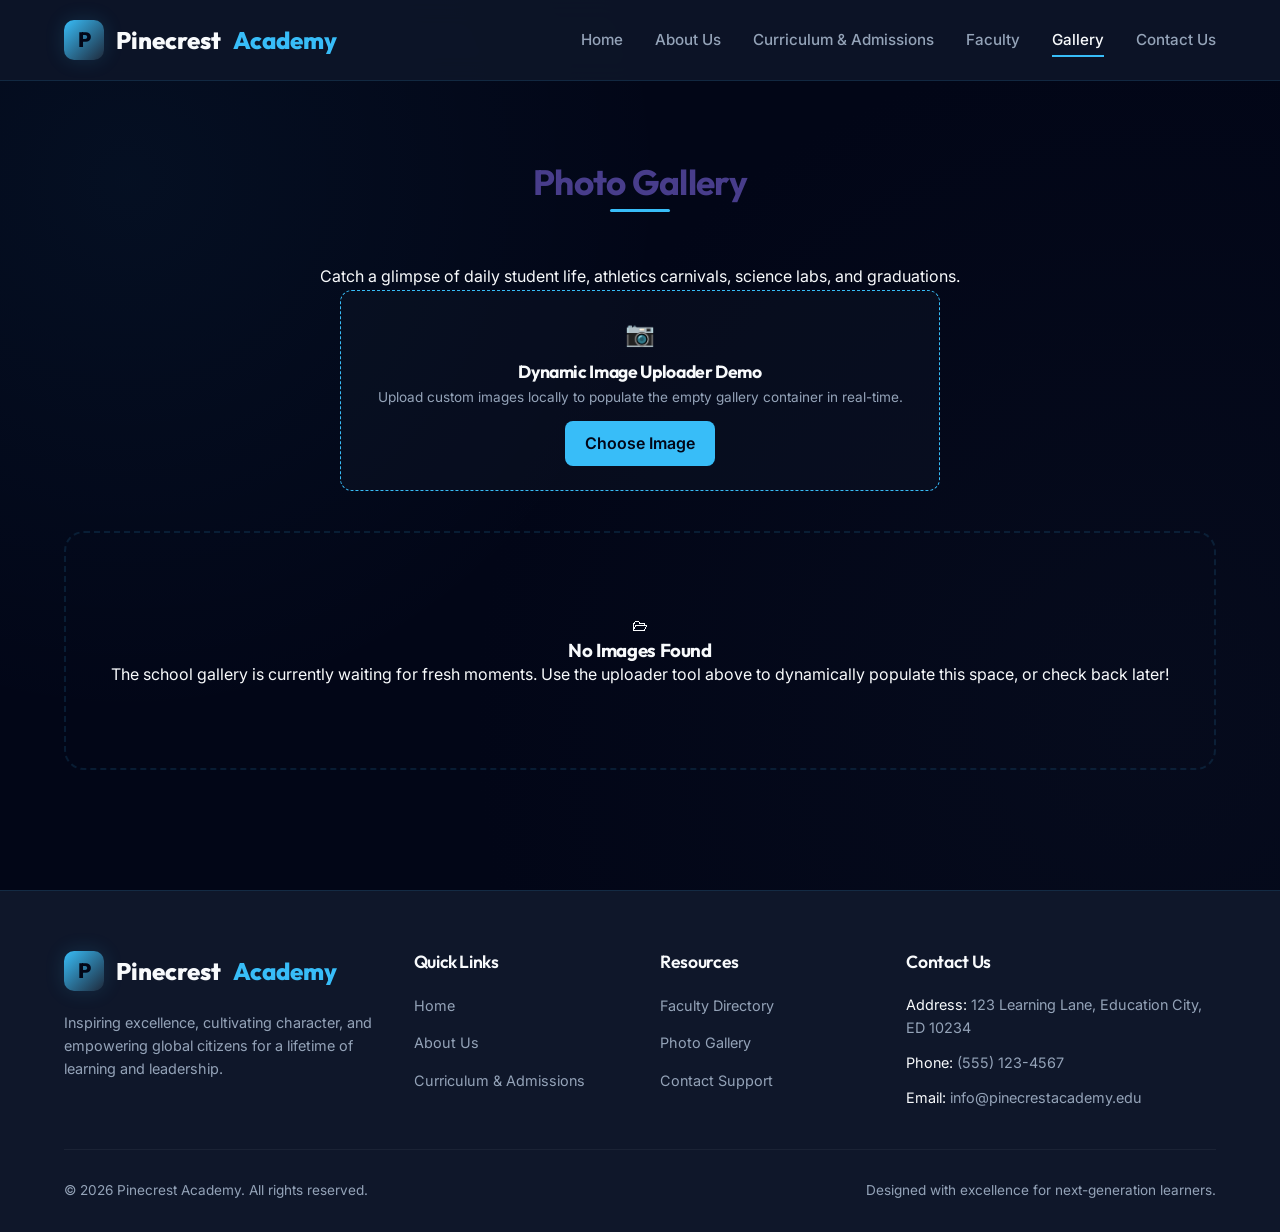
==== pcs-website/gallery.html @ c653aa06 "fix: add pcs-website as regular folder" ====
<!DOCTYPE html>
<html lang="en">
<head>
    <meta charset="UTF-8">
    <meta name="viewport" content="width=device-width, initial-scale=1.0">
    <meta name="description" content="Browse through the campus life gallery, student activities, sports, and educational milestones at Pinecrest Academy.">
    <meta name="keywords" content="Pinecrest Academy gallery, campus life photos, student activities, school events">
    <title>Photo Gallery | Pinecrest Academy</title>
    <link rel="stylesheet" href="style.css">
    <style>
        /* Extra visual styles for dynamic upload interactive feedback */
        .gallery-upload-zone {
            margin: 0 auto 40px;
            max-width: 600px;
            padding: 24px;
            background: rgba(15, 23, 42, 0.4);
            border: 1px dashed var(--accent);
            border-radius: var(--radius-md);
            text-align: center;
            transition: var(--transition-normal);
        }
        .gallery-upload-zone:hover {
            border-color: var(--accent-hover);
            background: rgba(15, 23, 42, 0.6);
        }
        .upload-input-label {
            display: inline-block;
            background: var(--accent);
            color: var(--bg-main);
            padding: 10px 20px;
            border-radius: var(--radius-sm);
            cursor: pointer;
            font-weight: 600;
            margin-top: 12px;
            transition: var(--transition-fast);
        }
        .upload-input-label:hover {
            background: var(--accent-hover);
            transform: translateY(-1px);
        }
        .gallery-item {
            position: relative;
            border-radius: var(--radius-md);
            overflow: hidden;
            aspect-ratio: 4 / 3;
            border: 1px solid var(--border-color);
            background: rgba(14, 24, 49, 0.5);
            transition: var(--transition-normal);
        }
        .gallery-item:hover {
            transform: scale(1.03);
            border-color: var(--accent);
            box-shadow: var(--shadow-glow);
        }
        .gallery-item img {
            width: 100%;
            height: 100%;
            object-fit: cover;
        }
        .gallery-item-caption {
            position: absolute;
            bottom: 0;
            left: 0;
            width: 100%;
            padding: 16px;
            background: linear-gradient(to top, rgba(2, 6, 23, 0.9), transparent);
            color: var(--text-main);
            font-size: 0.85rem;
            font-weight: 500;
            opacity: 0;
            transform: translateY(10px);
            transition: var(--transition-normal);
        }
        .gallery-item:hover .gallery-item-caption {
            opacity: 1;
            transform: translateY(0);
        }
        /* Gallery Styles */
        #gallery-container {
            display: grid;
            grid-template-columns: repeat(auto-fill, minmax(280px, 1fr));
            gap: 20px;
            margin-top: 24px;
        }

        .gallery-empty {
            grid-column: 1 / -1;
            text-align: center;
            padding: 80px 40px;
            border: 2px dashed var(--border-color);
            border-radius: var(--radius-lg);
            background:  rgba(139, 92, 246, 0.08;
        }

        .gallery-empty-icon {
            font-size: 3.5rem;
            color: rgba(119, 129, 134, 0.2);
            margin-bottom: 16px;
        }

        .gallery-empty h3 {
            font-size: 1.4rem;
            margin-bottom: 8px;
        }

        .gallery-empty p {
            color: var(--text-muted);
            font-size: 0.95rem;
            max-width: 500px;
            margin: 0 auto;
        }
        @media (max-width: 900px) { #gallery-container { grid-template-columns: 1fr; } }
    </style>
</head>
<body>

    <!-- Header & Navigation -->
    <header id="site-header">
        <div class="container">
            <a href="index.html" class="logo" id="header-logo">
                <div class="logo-icon">P</div>
                Pinecrest <span>Academy</span>
            </a>
            <input type="checkbox" id="nav-toggle" class="nav-toggle">
            <label for="nav-toggle" class="nav-toggle-label" id="menu-btn">
                <span></span>
                <span></span>
                <span></span>
            </label>
            <nav id="main-navigation">
                <ul class="nav-list">
                    <li><a href="index.html" class="nav-link" id="nav-home">Home</a></li>
                    <li><a href="about.html" class="nav-link" id="nav-about">About Us</a></li>
                    <li><a href="curriculum-admissions.html" class="nav-link" id="nav-academics">Curriculum & Admissions</a></li>
                    <li><a href="faculty.html" class="nav-link" id="nav-faculty">Faculty</a></li>
                    <li><a href="gallery.html" class="nav-link active" id="nav-gallery">Gallery</a></li>
                    <li><a href="contact.html" class="nav-link" id="nav-contact">Contact Us</a></li>
                </ul>
            </nav>
        </div>
    </header>

    <!-- Main Content -->
    <main>
        <section id="gallery-section">
            <div class="container">
                <div class="text-center">
                    <h1 class="section-title">Photo Gallery</h1>
                    <p class="section-subtitle"><center>Catch a glimpse of daily student life, athletics carnivals, science labs, and graduations.</center></p>
                </div>

                <!-- Mock upload section to show dynamic capabilities -->
                <div class="gallery-upload-zone" id="upload-zone">
                    <div style="font-size: 1.5rem; color: var(--accent);">&#128247;</div>
                    <h3 style="font-size: 1.1rem; margin-top: 8px;">Dynamic Image Uploader Demo</h3>
                    <p style="color: var(--text-muted); font-size: 0.85rem; margin-top: 4px;">Upload custom images locally to populate the empty gallery container in real-time.</p>
                    <input type="file" id="gallery-file-input"  add aria-label="Upload photos to the gallery" accept="image/*" style="display: none;">
                    <label for="gallery-file-input" class="upload-input-label" id="file-input-btn">Choose Image</label>
                </div>

                <!-- Main empty grid layout section -->
                <div id="gallery-container">
                    <div class="gallery-empty" id="gallery-empty-state">
                        <div class="gallery-empty-icon">&#128449;</div>
                        <h3>No Images Found</h3>
                        <p>The school gallery is currently waiting for fresh moments. Use the uploader tool above to dynamically populate this space, or check back later!</p>
                    </div>
                </div>
            </div>
        </section>
    </main>

    <!-- Footer -->
    <footer id="site-footer">
        <div class="container">
            <div class="footer-grid">
                <div>
                    <a href="index.html" class="logo" style="margin-bottom: 20px;" id="footer-logo">
                        <div class="logo-icon">P</div>
                        Pinecrest <span>Academy</span>
                    </a>
                    <p style="margin-top: 10px; font-size: 0.9rem;">Inspiring excellence, cultivating character, and empowering global citizens for a lifetime of learning and leadership.</p>
                </div>
                <div>
                    <h4 class="footer-title">Quick Links</h4>
                    <ul class="footer-links">
                        <li><a href="index.html" class="footer-link" id="footer-link-home">Home</a></li>
                        <li><a href="about.html" class="footer-link" id="footer-link-about">About Us</a></li>
                        <li><a href="curriculum-admissions.html" class="footer-link" id="footer-link-academics">Curriculum & Admissions</a></li>
                    </ul>
                </div>
                <div>
                    <h4 class="footer-title">Resources</h4>
                    <ul class="footer-links">
                        <li><a href="faculty.html" class="footer-link" id="footer-link-faculty">Faculty Directory</a></li>
                        <li><a href="gallery.html" class="footer-link" id="footer-link-gallery">Photo Gallery</a></li>
                        <li><a href="contact.html" class="footer-link" id="footer-link-contact">Contact Support</a></li>
                    </ul>
                </div>
                <div>
                    <h4 class="footer-title">Contact Us</h4>
                    <div class="footer-info">
                        <p><span>Address:</span> 123 Learning Lane, Education City, ED 10234</p>
                        <p><span>Phone:</span> (555) 123-4567</p>
                        <p><span>Email:</span> info@pinecrestacademy.edu</p>
                    </div>
                </div>
            </div>
            <div class="footer-bottom">
                <p>&copy; 2026 Pinecrest Academy. All rights reserved.</p>
                <p>Designed with excellence for next-generation learners.</p>
            </div>
        </div>
    </footer>

    <!-- Script to dynamically load local file into gallery-container -->
    <script id="gallery-logic-script">
        document.addEventListener("DOMContentLoaded", () => {
            const fileInput = document.getElementById("gallery-file-input");
            const galleryContainer = document.getElementById("gallery-container");
            const emptyState = document.getElementById("gallery-empty-state");

            fileInput.addEventListener("change", (event) => {
                const files = event.target.files;
                if (files.length === 0) return;

                const file = files[0];
                const reader = new FileReader();

                reader.onload = (e) => {
                    // Hide empty state if it's there
                    if (emptyState) {
                        emptyState.style.display = "none";
                    }

                    // Create item container
                    const item = document.createElement("div");
                    item.className = "gallery-item";

                    // Simple caption from filename without extension
                    const caption = file.name.substring(0, file.name.lastIndexOf('.')) || file.name;

                    item.innerHTML = `
                        <img src="${e.target.result}" alt="${caption}">
                        <div class="gallery-item-caption">${caption}</div>
                    `;

                    galleryContainer.appendChild(item);
                };

                reader.readAsDataURL(file);

                // Reset file input so same file can be uploaded again if deleted/refreshed
                fileInput.value = "";
            });
        });
    </script>
</body>
</html>
---- pcs-website/style.css ----
@import url('https://fonts.googleapis.com/css2?family=Inter:wght@300;400;500;600;700&family=Outfit:wght@400;500;600;700;800&display=swap');

/* Color Variables and Design Tokens */
:root {
    --primary-rgb: 15, 23, 42;
    /* #0f172a */
    --accent-rgb: 56, 189, 248;
    /* #38bdf8 */
    --bg-rgb: 2, 6, 23;
    /* #020617 */

    --primary: rgb(var(--primary-rgb));
    --primary-light: #1e293b;
    --accent: rgb(var(--accent-rgb));
    --accent-hover: #7dd3fc;
    --bg-main: rgb(var(--bg-rgb));

    --text-main: #f8fafc;
    --text-muted: #94a3b8;
    --border-color: rgba(56, 189, 248, 0.12);
    --border-hover: rgba(56, 189, 248, 0.35);

    --font-heading: 'Outfit', 'Inter', system-ui, sans-serif;
    --font-body: 'Inter', system-ui, sans-serif;

    --shadow-glow: 0 0 20px rgba(56, 189, 248, 0.15);
    --shadow-glow-lg: 0 0 35px rgba(56, 189, 248, 0.25);
    --transition-fast: 0.2s cubic-bezier(0.4, 0, 0.2, 1);
    --transition-normal: 0.3s cubic-bezier(0.4, 0, 0.2, 1);

    --radius-sm: 8px;
    --radius-md: 12px;
    --radius-lg: 20px;
}

/* CSS Resets & Base Styles */
* {
    margin: 0;
    padding: 0;
    box-sizing: border-box;
}

html {
    scroll-behavior: smooth;
    height: 100%;
}

body {
    background-color: var(--bg-main);
    color: var(--text-main);
    font-family: var(--font-body);
    line-height: 1.6;
    overflow-x: hidden;
    min-height: 100vh;
    display: flex;
    flex-direction: column;
    background-image:
        radial-gradient(circle at 10% 20%, rgba(56, 189, 248, 0.05) 0%, transparent 40%),
        radial-gradient(circle at 90% 80%, rgba(15, 23, 42, 0.3) 0%, transparent 50%);
    background-attachment: fixed;
}

/* Typography */
h1,
h2,
h3,
h4,
h5,
h6 {
    font-family: var(--font-heading);
    color: var(--text-main);
    font-weight: 700;
    letter-spacing: -0.02em;
    line-height: 1.25;
}

a {
    color: var(--accent);
    text-decoration: none;
    transition: var(--transition-fast);
}

a:hover {
    color: var(--accent-hover);
}

/* Custom Scrollbar */
::-webkit-scrollbar {
    width: 8px;
}

::-webkit-scrollbar-track {
    background: var(--bg-main);
}

::-webkit-scrollbar-thumb {
    background: var(--primary-light);
    border-radius: 4px;
    border: 2px solid var(--bg-main);
}

::-webkit-scrollbar-thumb:hover {
    background: var(--accent);
}

/* Common Layout Containers */
.container {
    width: 100%;
    max-width: 1200px;
    margin: 0 auto;
    padding: 0 24px;
}

main {
    flex-grow: 1;
    padding-top: 100px;
    /* offset for fixed header */
    padding-bottom: 60px;
}

section {
    padding: 60px 0;
}

.section-title {
    font-size: 2.2rem;
    margin-bottom: 12px;
    position: relative;
    display: inline-block;
    padding-bottom: 8px;
}

.section-title::after {
    content: '';
    position: absolute;
    bottom: 0;
    left: 0;
    width: 60px;
    height: 3px;
    background: var(--accent);
    border-radius: 2px;
}

.section-subtitle {
    color: var(--text-muted);
    font-size: 1.1rem;
    margin-bottom: 40px;
    max-width: 600px;
}

.text-center {
    text-align: center;
}

.text-center .section-title::after {
    left: 50%;
    transform: translateX(-50%);
}

/* Header & Navigation */
header {
    background: rgba(15, 23, 42, 0.85);
    backdrop-filter: blur(12px);
    -webkit-backdrop-filter: blur(12px);
    border-bottom: 1px solid var(--border-color);
    position: fixed;
    top: 0;
    left: 0;
    width: 100%;
    z-index: 1000;
    transition: var(--transition-normal);
}

header .container {
    display: flex;
    justify-content: space-between;
    align-items: center;
    height: 80px;
}

.logo {
    display: flex;
    align-items: center;
    gap: 12px;
    font-family: var(--font-heading);
    font-weight: 800;
    font-size: 1.5rem;
    color: var(--text-main);
}

.logo span {
    color: var(--accent);
}

.logo-icon {
    width: 40px;
    height: 40px;
    background: linear-gradient(135deg, var(--accent), var(--primary-light));
    border-radius: 10px;
    display: flex;
    align-items: center;
    justify-content: center;
    font-weight: 800;
    font-size: 1.3rem;
    color: var(--bg-main);
    box-shadow: var(--shadow-glow);
}

nav {
    display: flex;
    align-items: center;
}

.nav-list {
    display: flex;
    list-style: none;
    gap: 32px;
}

.nav-link {
    font-weight: 500;
    font-size: 0.95rem;
    color: var(--text-muted);
    position: relative;
    padding: 8px 0;
}

.nav-link:hover,
.nav-link.active {
    color: var(--text-main);
}

.nav-link::after {
    content: '';
    position: absolute;
    bottom: 0;
    left: 0;
    width: 0;
    height: 2px;
    background: var(--accent);
    transition: var(--transition-normal);
}

.nav-link:hover::after,
.nav-link.active::after {
    width: 100%;
}

/* Mobile Nav Toggle */
.nav-toggle-label {
    display: none;
    cursor: pointer;
    flex-direction: column;
    gap: 6px;
    z-index: 1001;
}

.nav-toggle-label span {
    display: block;
    width: 25px;
    height: 2px;
    background-color: var(--text-main);
    transition: var(--transition-normal);
}

.nav-toggle {
    display: none;
}

/* Hero Section */
.hero {
    position: relative;
    padding: 100px 0 80px;
    display: flex;
    align-items: center;
    overflow: hidden;
}

.hero-grid {
    display: grid;
    grid-template-columns: 1.2fr 0.8fr;
    gap: 40px;
    align-items: center;
}

.hero-title {
    font-size: 3.5rem;
    line-height: 1.15;
    margin-bottom: 20px;
}

.hero-title span {
    background: linear-gradient(to right, var(--accent), #e0f2fe);
    -webkit-background-clip: text;
    -webkit-text-fill-color: transparent;
}

.hero-desc {
    font-size: 1.2rem;
    color: var(--text-muted);
    margin-bottom: 36px;
    max-width: 600px;
}

.hero-image-container {
    position: relative;
    display: flex;
    justify-content: center;
    align-items: center;
}

.hero-glow {
    position: absolute;
    width: 300px;
    height: 300px;
    border-radius: 50%;
    background: radial-gradient(circle, rgba(56, 189, 248, 0.15) 0%, transparent 70%);
    filter: blur(20px);
    z-index: -1;
}

.hero-art {
    width: 100%;
    max-width: 400px;
    height: 350px;
    border-radius: var(--radius-lg);
    background: linear-gradient(135deg, rgba(15, 23, 42, 0.8), rgba(2, 6, 23, 0.9));
    border: 1px solid var(--border-color);
    box-shadow: var(--shadow-glow);
    display: flex;
    align-items: center;
    justify-content: center;
    position: relative;
    overflow: hidden;
}

.hero-art::before {
    content: '';
    position: absolute;
    top: -50%;
    left: -50%;
    width: 200%;
    height: 200%;
    background: conic-gradient(from 180deg at 50% 50%, var(--accent) 0deg, transparent 180deg);
    opacity: 0.15;
    animation: rotate-glow 15s linear infinite;
}

@keyframes rotate-glow {
    100% {
        transform: rotate(360deg);
    }
}

.hero-art-icon {
    font-size: 4rem;
    color: var(--accent);
    text-shadow: var(--shadow-glow);
    z-index: 1;
}

/* Buttons */
.btn {
    display: inline-flex;
    align-items: center;
    justify-content: center;
    font-family: var(--font-heading);
    font-weight: 600;
    padding: 12px 28px;
    border-radius: var(--radius-sm);
    transition: var(--transition-normal);
    cursor: pointer;
    font-size: 1rem;
    gap: 8px;
}

.btn-primary {
    background-color: var(--accent);
    color: var(--bg-main);
    border: none;
    box-shadow: var(--shadow-glow);
}

.btn-primary:hover {
    background-color: var(--accent-hover);
    color: var(--bg-main);
    transform: translateY(-2px);
    box-shadow: var(--shadow-glow-lg);
}

.btn-secondary {
    background-color: transparent;
    color: var(--text-main);
    border: 1px solid var(--border-color);
}

.btn-secondary:hover {
    background-color: rgba(56, 189, 248, 0.05);
    border-color: var(--accent);
    transform: translateY(-2px);
}

.btn-group {
    display: flex;
    gap: 16px;
    flex-wrap: wrap;
}

/* Layout Grids */
.grid-2 {
    display: grid;
    grid-template-columns: repeat(2, 1fr);
    gap: 32px;
}

.grid-3 {
    display: grid;
    grid-template-columns: repeat(3, 1fr);
    gap: 32px;
}

/* Card Styling (Glassmorphism + Hover) */
.card {
    background: rgba(15, 23, 42, 0.6);
    backdrop-filter: blur(8px);
    -webkit-backdrop-filter: blur(8px);
    border: 1px solid var(--border-color);
    border-radius: var(--radius-md);
    padding: 32px;
    transition: var(--transition-normal);
    position: relative;
    overflow: hidden;
}

.card::before {
    content: '';
    position: absolute;
    top: 0;
    left: 0;
    width: 100%;
    height: 3px;
    background: linear-gradient(to right, var(--accent), transparent);
    transform: scaleX(0);
    transform-origin: left;
    transition: var(--transition-normal);
}

.card:hover {
    transform: translateY(-6px);
    border-color: var(--border-hover);
    box-shadow: var(--shadow-glow);
}

.card:hover::before {
    transform: scaleX(1);
}

.card-icon {
    font-size: 2.2rem;
    color: var(--accent);
    margin-bottom: 20px;
    display: inline-block;
}

.card-title {
    font-size: 1.4rem;
    margin-bottom: 12px;
}

.card-text {
    color: var(--text-muted);
    font-size: 0.95rem;
    margin-bottom: 20px;
}

.card-link {
    font-weight: 600;
    font-size: 0.9rem;
    display: inline-flex;
    align-items: center;
    gap: 4px;
}

/* Quick Calendar Badges */
.calendar-preview {
    margin-top: 16px;
    border-top: 1px solid var(--border-color);
    padding-top: 16px;
    display: flex;
    flex-direction: column;
    gap: 12px;
}

.calendar-item {
    display: flex;
    align-items: center;
    gap: 12px;
}

.date-badge {
    background: rgba(56, 189, 248, 0.1);
    color: var(--accent);
    padding: 4px 8px;
    border-radius: var(--radius-sm);
    font-size: 0.75rem;
    font-weight: 700;
    min-width: 60px;
    text-align: center;
    border: 1px solid rgba(56, 189, 248, 0.2);
}

.calendar-item-text {
    font-size: 0.85rem;
    color: var(--text-muted);
}

/* Lunch Menu Highlights */
.menu-preview {
    margin-top: 16px;
    border-top: 1px solid var(--border-color);
    padding-top: 16px;
    display: flex;
    flex-direction: column;
    gap: 8px;
}

.menu-day {
    font-size: 0.85rem;
    font-weight: 600;
    color: var(--text-main);
}

.menu-meal {
    font-size: 0.85rem;
    color: var(--text-muted);
    font-style: italic;
}

/* Portal Login Form Preview */
.portal-form-preview {
    margin-top: 16px;
    border-top: 1px solid var(--border-color);
    padding-top: 16px;
    display: flex;
    flex-direction: column;
    gap: 8px;
}

.portal-form-preview input {
    background: rgba(2, 6, 23, 0.5);
    border: 1px solid var(--border-color);
    color: var(--text-main);
    padding: 6px 12px;
    border-radius: var(--radius-sm);
    font-size: 0.8rem;
    outline: none;
    transition: var(--transition-fast);
}

.portal-form-preview input:focus {
    border-color: var(--accent);
}

/* About Page Styles */
.about-hero {
    margin-bottom: 40px;
}
.section-title{
    color:darkslateblue;
}
.intro-text {
    color:rgb(145, 164, 164) ;
    font-size: large;
    font-family:Cambria, Cochin, Georgia, Times, 'Times New Roman', serif;
}
.about-intro-grid {
    display: grid;
    grid-template-columns: 1.2fr 0.8fr;
    gap: 48px;
    align-items: center;
}

.principal-card {
    background: linear-gradient(135deg, rgba(51, 88, 174, 0.7), rgba(5, 28, 66, 0.5));
    border: 2px solid var(--border-color);
    border-radius: var(--radius-lg);
    padding: 30px;
    box-shadow: var(--shadow-glow);
}

.principal-meta {
    margin-top: 20px;
    border-top: 1px solid var(--border-color);
    padding-top:10px;
}

.principal-name {
    font-weight: 700;
    font-size: 1.1rem;
    color:blanchedalmond;
    font-family: ;
}

.principal-title {
    font-size: 0.85rem;
    color: var(--text-muted);
}

.mission-vision-grid {
    margin-top: 40px;
}

/* Modern Grid Timeline (Option 3) */
.timeline-grid {
    display: grid;
    grid-template-columns: repeat(2, 1fr);
    gap: 32px;
    margin-top: 40px;
}

@media (max-width: 768px) {
    .timeline-grid {
        grid-template-columns: 1fr;
    }
}

.timeline-card {
    background: rgba(88, 28, 135, 0.15); /* Deep translucent violet */
    border: 1px solid rgba(168, 85, 247, 0.2); /* Soft violet border */

    backdrop-filter: blur(8px);
    -webkit-backdrop-filter: blur(8px);
    border: 1px solid var(--border-color);
    border-radius: var(--radius-md);
    padding: 32px;
    position: relative;
    transition: var(--transition-normal);
    overflow: hidden;
    display: flex;
    flex-direction: column;
}

.timeline-card::before {
    content: '';
    position: absolute;
    top: 0;
    left: 0;
    width: 100%;
    height: 3px;
    background: linear-gradient(to right, var(--accent), transparent);
    transform: scaleX(0);
    transform-origin: left;
    transition: var(--transition-normal);
    background: linear-gradient(to right, #c084fc, #f472b6);
}

.timeline-card:hover {
    transform: translateY(-6px);
    border-color: var(--border-hover);
    box-shadow: var(--shadow-glow);
    background: rgba(15, 23, 42, 0.7);
}

.timeline-card:hover::before {
    transform: scaleX(1);
}

.timeline-card-header {
    display: flex;
    justify-content: space-between;
    align-items: center;
    margin-bottom: 20px;
}

.timeline-card-year {
    font-family: var(--font-heading);
    font-size: 1.6rem;
    font-weight: 800;
    color: #c084fc;
}

.timeline-card-number {
    font-family: var(--font-heading);
    font-size: 0.85rem;
    font-weight: 800;
    color: var(--accent);
    background: rgba(56, 189, 248, 0.1);
    border: 1px solid rgba(56, 189, 248, 0.2);
    width: 32px;
    height: 32px;
    border-radius: 50%;
    display: flex;
    align-items: center;
    justify-content: center;
}

.timeline-card-title {
    font-size: 1.25rem;
    margin-bottom: 10px;
}

.timeline-card-desc {
    color: var(--text-muted);
    font-size: 0.95rem;
}
/* Custom Styled Mission & Vision Cards */
.mission-vision-grid {
    margin-top: 40px;
}

/* Glassmorphism frame specifically for Mission & Vision */
.mission-vision-grid .card {
    background: rgba(88, 28, 135, 0.12); /* Translucent dark purple */
    border: 1px solid rgba(168, 85, 247, 0.25); /* Violet border */
    border-radius: var(--radius-lg); /* Larger rounded corners */
    padding: 20px;
    box-shadow: 0 4px 30px rgba(0, 0, 0, 0.5);
    transition: var(--transition-normal);
}

/* Gradient strip animation at the top */
.mission-vision-grid .card::before {
    background: linear-gradient(to right, #c084fc, #f472b6); /* Violet-pink strip */
}

/* Hover elevation & glow */
.mission-vision-grid .card:hover {
    transform: translateY(-8px);
    border-color: rgba(168, 85, 247, 0.6);
    box-shadow: 0 0 30px rgba(168, 85, 247, 0.25);
    background: rgba(88, 28, 135, 0.2);
}

/* Glowing Circular Icon Container */
.mission-vision-grid .card-icon {
    margin-bottom: 24px;
    display: inline-block;
}

.mission-vision-grid .icon-badge {
    background: rgba(168, 85, 247, 0.1);
    border: 1px solid rgba(168, 85, 247, 0.35);
    width: 64px;
    height: 64px;
    border-radius: 50%; /* Perfect Circle */
    display: flex;
    align-items: center;
    justify-content: center;
    font-size: 2.2rem;
    box-shadow: 0 0 15px rgba(168, 85, 247, 0.15);
    transition: var(--transition-normal);
}

/* Icon micro-animation on hover */
.mission-vision-grid .card:hover .icon-badge {
    transform: scale(1.12) rotate(8deg);
    background: rgba(168, 85, 247, 0.2);
    border-color: rgba(168, 85, 247, 0.6);
    box-shadow: 0 0 25px rgba(168, 85, 247, 0.4);
}



/* Faculty & Staff Page Grid */
.faculty-section {
    position: relative;
}

#faculty-grid {
    display: grid;
    grid-template-columns: repeat(auto-fill, minmax(280px, 1fr));
    gap: 32px;
    margin-top: 24px;
}

.teacher-card {
    background: rgba(15, 23, 42, 0.5);
    border: 1px solid var(--border-color);
    border-radius: var(--radius-md);
    overflow: hidden;
    transition: var(--transition-normal);
    display: flex;
    flex-direction: column;
}

.teacher-card:hover {
    transform: translateY(-6px);
    border-color: var(--border-hover);
    box-shadow: var(--shadow-glow);
}

.teacher-image-placeholder {
    height: 220px;
    background: linear-gradient(135deg, var(--primary-light), var(--bg-main));
    display: flex;
    align-items: center;
    justify-content: center;
    font-size: 3rem;
    color: rgba(56, 189, 248, 0.15);
    position: relative;
    border-bottom: 1px solid var(--border-color);
}

.teacher-image-placeholder::after {
    content: '';
    position: absolute;
    inset: 0;
    background: linear-gradient(to bottom, transparent, rgba(2, 6, 23, 0.6));
}

.teacher-info {
    padding: 24px;
    flex-grow: 1;
    display: flex;
    flex-direction: column;
}

.teacher-name {
    font-size: 1.25rem;
    margin-bottom: 4px;
}

.teacher-role {
    color: var(--accent);
    font-size: 0.85rem;
    font-weight: 600;
    text-transform: uppercase;
    letter-spacing: 0.05em;
    margin-bottom: 12px;
}

.teacher-bio {
    color: var(--text-muted);
    font-size: 0.9rem;
    margin-bottom: 16px;
    flex-grow: 1;
}

.teacher-email {
    font-size: 0.8rem;
    color: var(--text-muted);
    display: flex;
    align-items: center;
    gap: 6px;
    border-top: 1px solid var(--border-color);
    padding-top: 12px;
}

/* Skeleton Loading Shimmer for Faculty JS placeholders */
.shimmer-card {
    height: 380px;
    background: rgba(15, 23, 42, 0.3);
    border: 1px solid var(--border-color);
    border-radius: var(--radius-md);
    padding: 24px;
    display: flex;
    flex-direction: column;
    gap: 16px;
    overflow: hidden;
    position: relative;
}

.shimmer-card::before {
    content: '';
    position: absolute;
    top: 0;
    left: -100%;
    width: 200%;
    height: 100%;
    background: linear-gradient(90deg, transparent, rgba(56, 189, 248, 0.04), transparent);
    animation: shimmer 1.5s infinite;
}

.shimmer-img {
    height: 180px;
    background: rgba(30, 41, 59, 0.5);
    border-radius: var(--radius-sm);
}

.shimmer-line {
    height: 16px;
    background: rgba(30, 41, 59, 0.5);
    border-radius: 4px;
}

.shimmer-line.title {
    width: 60%;
}

.shimmer-line.sub {
    width: 40%;
    height: 12px;
}

.shimmer-line.body-1 {
    width: 90%;
    height: 10px;
}

.shimmer-line.body-2 {
    width: 75%;
    height: 10px;
}

@keyframes shimmer {
    0% {
        transform: translateX(-100%);
    }

    100% {
        transform: translateX(50%);
    }
}



/* Contact Page Layout & Forms */
.contact-grid {
    display: grid;
    grid-template-columns: 0.8fr 1.2fr;
    gap: 48px;
}

.contact-info-panel {
    background: rgba(15, 23, 42, 0.4);
    border: 1px solid var(--border-color);
    border-radius: var(--radius-lg);
    padding: 40px;
    display: flex;
    flex-direction: column;
    gap: 32px;
}

.contact-block h4 {
    font-size: 1.1rem;
    color: var(--accent);
    margin-bottom: 8px;
    text-transform: uppercase;
    letter-spacing: 0.05em;
}

.contact-block p {
    color: var(--text-muted);
    font-size: 0.95rem;
}

.map-placeholder {
    height: 180px;
    background: linear-gradient(135deg, var(--primary-light), var(--bg-main));
    border: 1px solid var(--border-color);
    border-radius: var(--radius-md);
    display: flex;
    align-items: center;
    justify-content: center;
    color: var(--text-muted);
    font-size: 0.9rem;
}

.contact-form-panel {
    background: rgba(15, 23, 42, 0.6);
    border: 1px solid var(--border-color);
    border-radius: var(--radius-lg);
    padding: 40px;
    box-shadow: var(--shadow-glow);
}

.form-row {
    display: grid;
    grid-template-columns: 1fr 1fr;
    gap: 20px;
    margin-bottom: 20px;
}

.form-group {
    display: flex;
    flex-direction: column;
    gap: 8px;
    margin-bottom: 20px;
}

.form-group.full-width {
    margin-bottom: 24px;
}

.form-label {
    font-family: var(--font-heading);
    font-size: 0.85rem;
    font-weight: 600;
    color: var(--text-main);
}

.form-control {
    background: rgba(2, 6, 23, 0.7);
    border: 1px solid var(--border-color);
    color: var(--text-main);
    font-family: var(--font-body);
    font-size: 0.95rem;
    padding: 12px 16px;
    border-radius: var(--radius-sm);
    outline: none;
    transition: var(--transition-normal);
    width: 100%;
}

.form-control:focus {
    border-color: var(--accent);
    box-shadow: 0 0 10px rgba(56, 189, 248, 0.2);
}

textarea.form-control {
    resize: vertical;
    min-height: 120px;
}

.btn-submit {
    width: 100%;
}

/* Footer Styling */
footer {
    background: var(--primary);
    border-top: 1px solid var(--border-color);
    padding: 60px 0 30px;
    color: var(--text-muted);
    margin-top: auto;
}

.footer-grid {
    display: grid;
    grid-template-columns: 1.2fr 0.8fr 0.8fr 1.2fr;
    gap: 40px;
    margin-bottom: 40px;
}

.footer-title {
    font-size: 1.1rem;
    color: var(--text-main);
    margin-bottom: 20px;
    font-weight: 600;
}

.footer-links {
    list-style: none;
    display: flex;
    flex-direction: column;
    gap: 12px;
}

.footer-link {
    color: var(--text-muted);
    font-size: 0.9rem;
    transition: var(--transition-fast);
}

.footer-link:hover {
    color: var(--accent);
    padding-left: 4px;
}

.footer-info {
    font-size: 0.9rem;
    display: flex;
    flex-direction: column;
    gap: 12px;
}

.footer-info span {
    color: var(--text-main);
}

.footer-bottom {
    border-top: 1px solid rgba(255, 255, 255, 0.05);
    padding-top: 30px;
    display: flex;
    justify-content: space-between;
    align-items: center;
    flex-wrap: wrap;
    gap: 20px;
    font-size: 0.85rem;
}

/* Media Queries for Responsiveness */
@media (max-width: 1024px) {
    .footer-grid {
        grid-template-columns: 1fr 1fr;
        gap: 32px;
    }
}

@media (max-width: 768px) {
    main {
        padding-top: 80px;
    }

    .section-title {
        font-size: 1.8rem;
    }

    /* Responsive Navigation Menu with Checkbox Hack */
    header .container {
        height: 70px;
    }

    .nav-toggle-label {
        display: flex;
    }

    .nav-list {
        position: fixed;
        top: 70px;
        left: 0;
        width: 100%;
        height: calc(100vh - 70px);
        background: rgba(15, 23, 42, 0.98);
        backdrop-filter: blur(15px);
        -webkit-backdrop-filter: blur(15px);
        flex-direction: column;
        align-items: center;
        justify-content: center;
        gap: 40px;
        transform: translateY(-100%);
        opacity: 0;
        pointer-events: none;
        transition: transform 0.4s cubic-bezier(0.4, 0, 0.2, 1), opacity 0.3s ease;
        border-top: 1px solid var(--border-color);
    }

    .nav-link {
        font-size: 1.3rem;
    }

    /* Toggle active state */
    .nav-toggle:checked~nav .nav-list {
        transform: translateY(0);
        opacity: 1;
        pointer-events: auto;
    }

    /* Hamburger to X animation */
    .nav-toggle:checked~.nav-toggle-label span:nth-child(1) {
        transform: translateY(8px) rotate(45deg);
        background-color: var(--accent);
    }

    .nav-toggle:checked~.nav-toggle-label span:nth-child(2) {
        opacity: 0;
    }

    .nav-toggle:checked~.nav-toggle-label span:nth-child(3) {
        transform: translateY(-8px) rotate(-45deg);
        background-color: var(--accent);
    }

    /* Hero section collapse */
    .hero {
        padding: 60px 0 40px;
    }

    .hero-grid {
        grid-template-columns: 1fr;
        text-align: center;
        gap: 32px;
    }

    .hero-title {
        font-size: 2.5rem;
    }

    .hero-desc {
        margin: 0 auto 28px;
    }

    .hero-image-container {
        order: -1;
    }

    .btn-group {
        justify-content: center;
    }

    /* Column grids to 1col */
    .grid-2,
    .grid-3,
    .split-layout,
    .contact-grid,
    .about-intro-grid {
        grid-template-columns: 1fr;
        gap: 24px;
    }

    .form-row {
        grid-template-columns: 1fr;
        gap: 0;
    }
}

@media (max-width: 480px) {
    .container {
        padding: 0 16px;
    }

    section {
        padding: 40px 0;
    }

    .footer-grid {
        grid-template-columns: 1fr;
    }

    .footer-bottom {
        flex-direction: column;
        text-align: center;
        gap: 12px;
    }
}
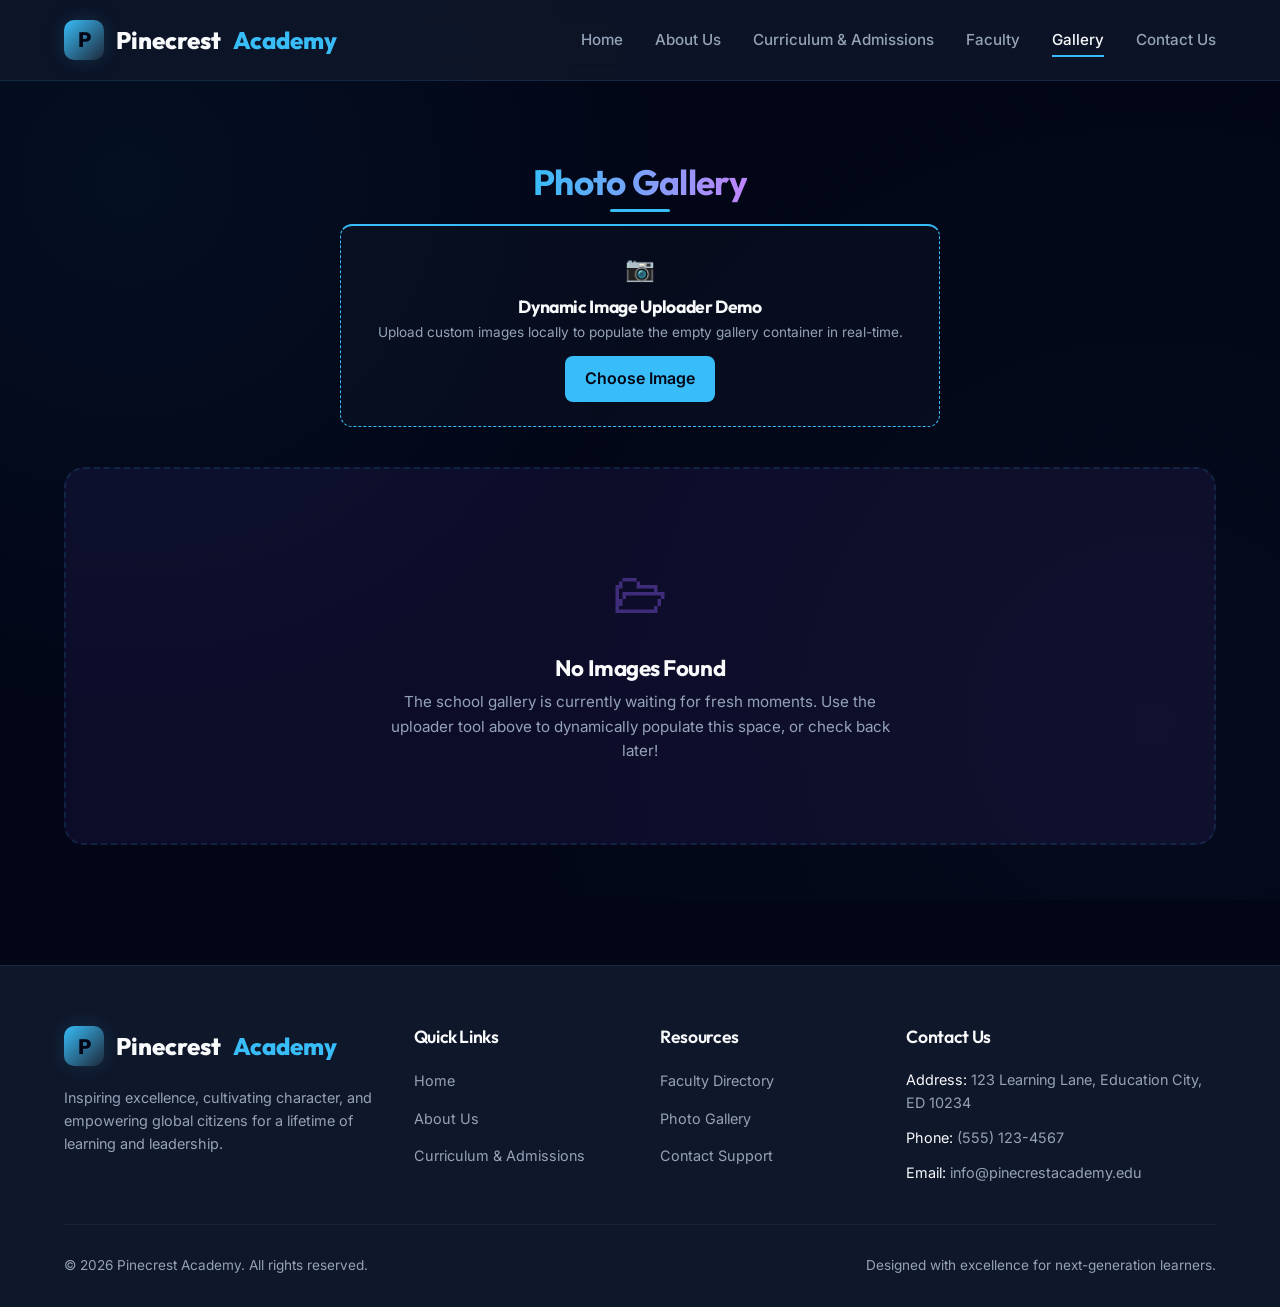
==== commit 2c260e24: "update gallery page styles" ====
--- a/pcs-website/gallery.html
+++ b/pcs-website/gallery.html
@@ -15,6 +15,7 @@
             padding: 24px;
             background: rgba(15, 23, 42, 0.4);
             border: 1px dashed var(--accent);
+            border-top: 2px solid var(--accent);
             border-radius: var(--radius-md);
             text-align: center;
             transition: var(--transition-normal);
@@ -75,6 +76,7 @@
             opacity: 1;
             transform: translateY(0);
         }
+
         /* Gallery Styles */
         #gallery-container {
             display: grid;
@@ -89,12 +91,12 @@
             padding: 80px 40px;
             border: 2px dashed var(--border-color);
             border-radius: var(--radius-lg);
-            background:  rgba(139, 92, 246, 0.08;
+            background: rgba(139, 92, 246, 0.08);
         }
 
         .gallery-empty-icon {
             font-size: 3.5rem;
-            color: rgba(119, 129, 134, 0.2);
+            color: rgba(139, 92, 246, 0.4);
             margin-bottom: 16px;
         }
 
@@ -109,7 +111,34 @@
             max-width: 500px;
             margin: 0 auto;
         }
-        @media (max-width: 900px) { #gallery-container { grid-template-columns: 1fr; } }
+
+        .section-subtitle {
+            text-align: center;
+        }
+
+        /* Gradient heading */
+        #gallery-section .section-title {
+            background: linear-gradient(to right, var(--accent), #c084fc);
+            -webkit-background-clip: text;
+            -webkit-text-fill-color: transparent;
+            background-clip: text;
+        }
+
+        /* Pulsing camera icon */
+        .upload-icon {
+            animation: pulse 2s ease-in-out infinite;
+            display: inline-block;
+        }
+        @keyframes pulse {
+            0%, 100% { transform: scale(1); }
+            50%       { transform: scale(1.15); }
+        }
+
+        @media (max-width: 900px) {
+            #gallery-container {
+                grid-template-columns: 1fr;
+            }
+        }
     </style>
 </head>
 <body>
@@ -146,15 +175,14 @@
             <div class="container">
                 <div class="text-center">
                     <h1 class="section-title">Photo Gallery</h1>
-                    <p class="section-subtitle"><center>Catch a glimpse of daily student life, athletics carnivals, science labs, and graduations.</center></p>
-                </div>
-
-                <!-- Mock upload section to show dynamic capabilities -->
+                </div>
+
+                <!-- Upload section -->
                 <div class="gallery-upload-zone" id="upload-zone">
-                    <div style="font-size: 1.5rem; color: var(--accent);">&#128247;</div>
+                    <div class="upload-icon" style="font-size: 1.5rem; color: var(--accent);">&#128247;</div>
                     <h3 style="font-size: 1.1rem; margin-top: 8px;">Dynamic Image Uploader Demo</h3>
                     <p style="color: var(--text-muted); font-size: 0.85rem; margin-top: 4px;">Upload custom images locally to populate the empty gallery container in real-time.</p>
-                    <input type="file" id="gallery-file-input"  add aria-label="Upload photos to the gallery" accept="image/*" style="display: none;">
+                    <input type="file" id="gallery-file-input" aria-label="Upload photos to the gallery" accept="image/*" style="display: none;">
                     <label for="gallery-file-input" class="upload-input-label" id="file-input-btn">Choose Image</label>
                 </div>
 
@@ -228,17 +256,17 @@
                 const reader = new FileReader();
 
                 reader.onload = (e) => {
-                    // Hide empty state if it's there
                     if (emptyState) {
                         emptyState.style.display = "none";
                     }
 
-                    // Create item container
                     const item = document.createElement("div");
                     item.className = "gallery-item";
 
-                    // Simple caption from filename without extension
-                    const caption = file.name.substring(0, file.name.lastIndexOf('.')) || file.name;
+                    const index = file.name.lastIndexOf(".");
+                    const caption = index !== -1
+                        ? file.name.substring(0, index)
+                        : file.name;
 
                     item.innerHTML = `
                         <img src="${e.target.result}" alt="${caption}">
@@ -249,8 +277,6 @@
                 };
 
                 reader.readAsDataURL(file);
-
-                // Reset file input so same file can be uploaded again if deleted/refreshed
                 fileInput.value = "";
             });
         });
--- a/pcs-website/style.css
+++ b/pcs-website/style.css
@@ -146,6 +146,7 @@
     font-size: 1.1rem;
     margin-bottom: 40px;
     max-width: 600px;
+    text-align: center;
 }
 
 .text-center {
@@ -292,6 +293,7 @@
 .hero-title span {
     background: linear-gradient(to right, var(--accent), #e0f2fe);
     -webkit-background-clip: text;
+    background-clip: text; 
     -webkit-text-fill-color: transparent;
 }
 
@@ -565,9 +567,6 @@
 .about-hero {
     margin-bottom: 40px;
 }
-.section-title{
-    color:darkslateblue;
-}
 .intro-text {
     color:rgb(145, 164, 164) ;
     font-size: large;
@@ -598,7 +597,7 @@
     font-weight: 700;
     font-size: 1.1rem;
     color:blanchedalmond;
-    font-family: ;
+    font-family: var(--font-heading);
 }
 
 .principal-title {
@@ -626,7 +625,6 @@
 
 .timeline-card {
     background: rgba(88, 28, 135, 0.15); /* Deep translucent violet */
-    border: 1px solid rgba(168, 85, 247, 0.2); /* Soft violet border */
 
     backdrop-filter: blur(8px);
     -webkit-backdrop-filter: blur(8px);
@@ -647,7 +645,6 @@
     left: 0;
     width: 100%;
     height: 3px;
-    background: linear-gradient(to right, var(--accent), transparent);
     transform: scaleX(0);
     transform-origin: left;
     transition: var(--transition-normal);
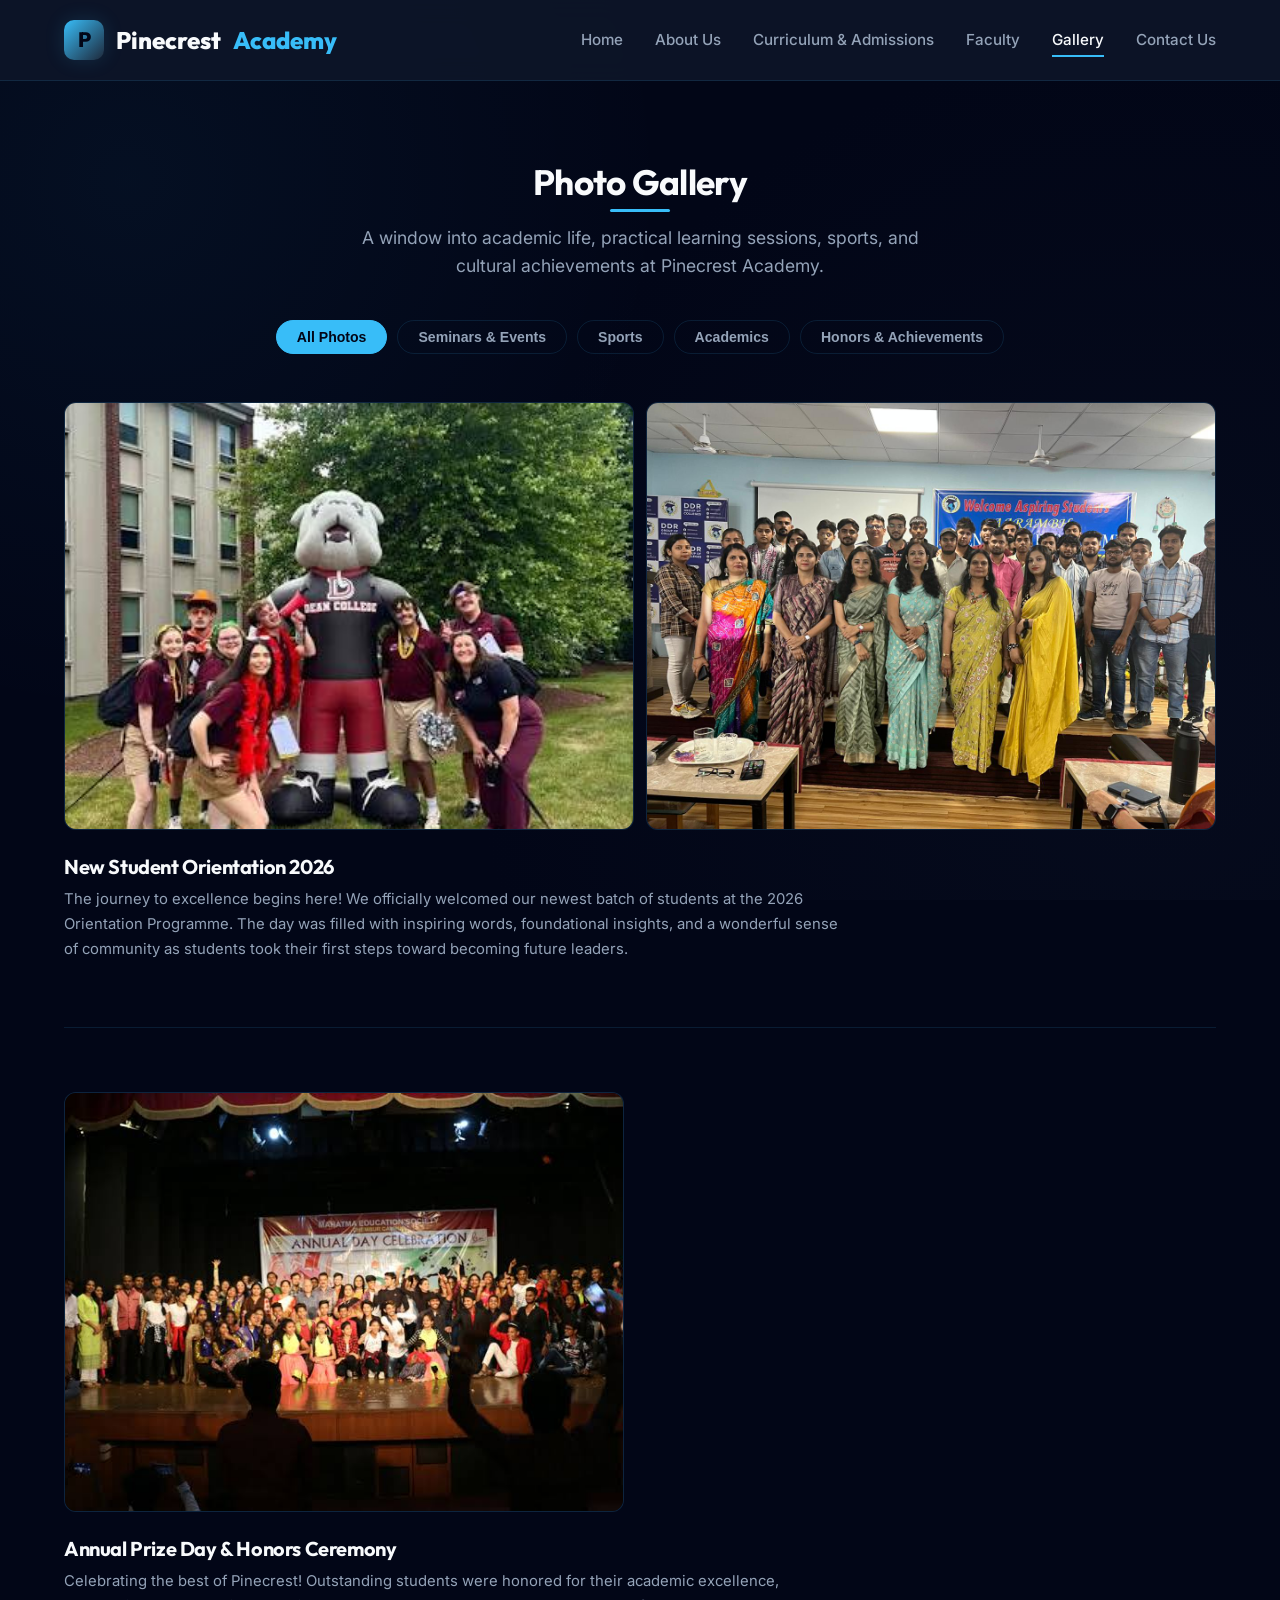
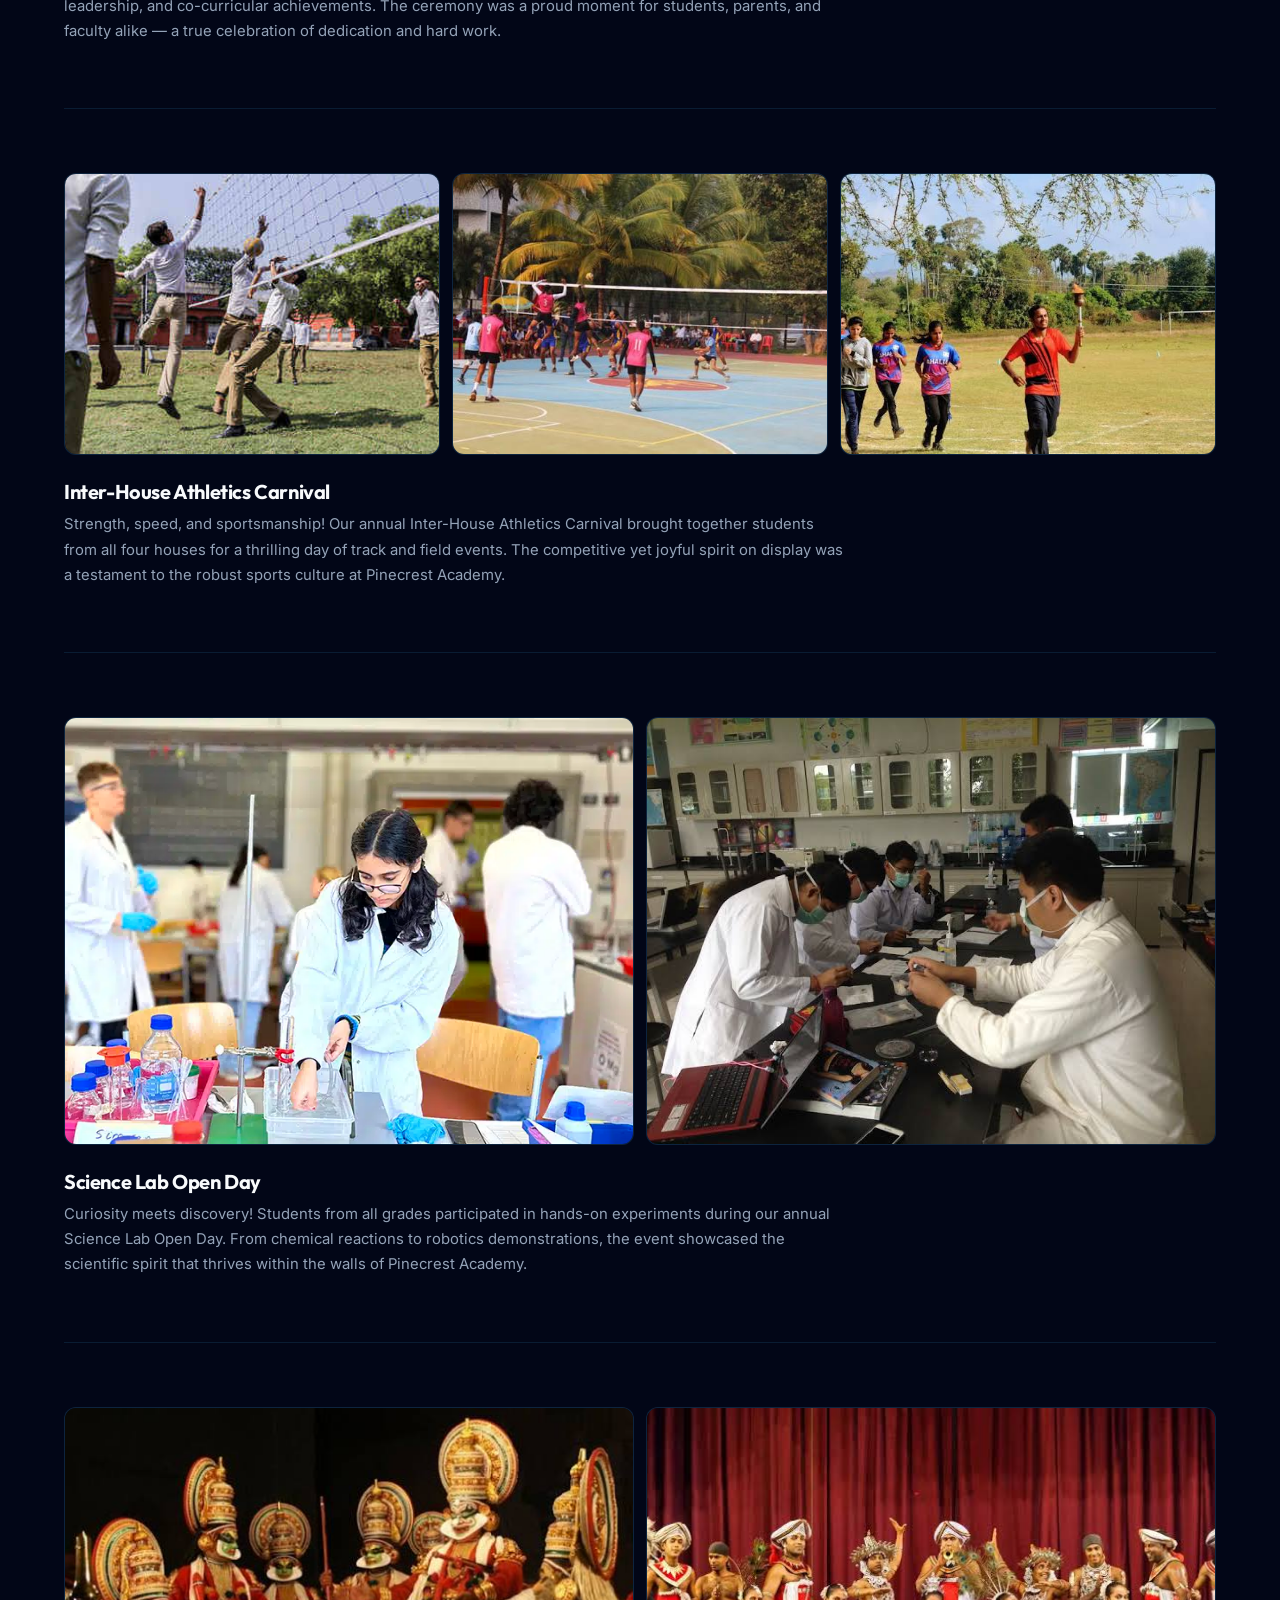
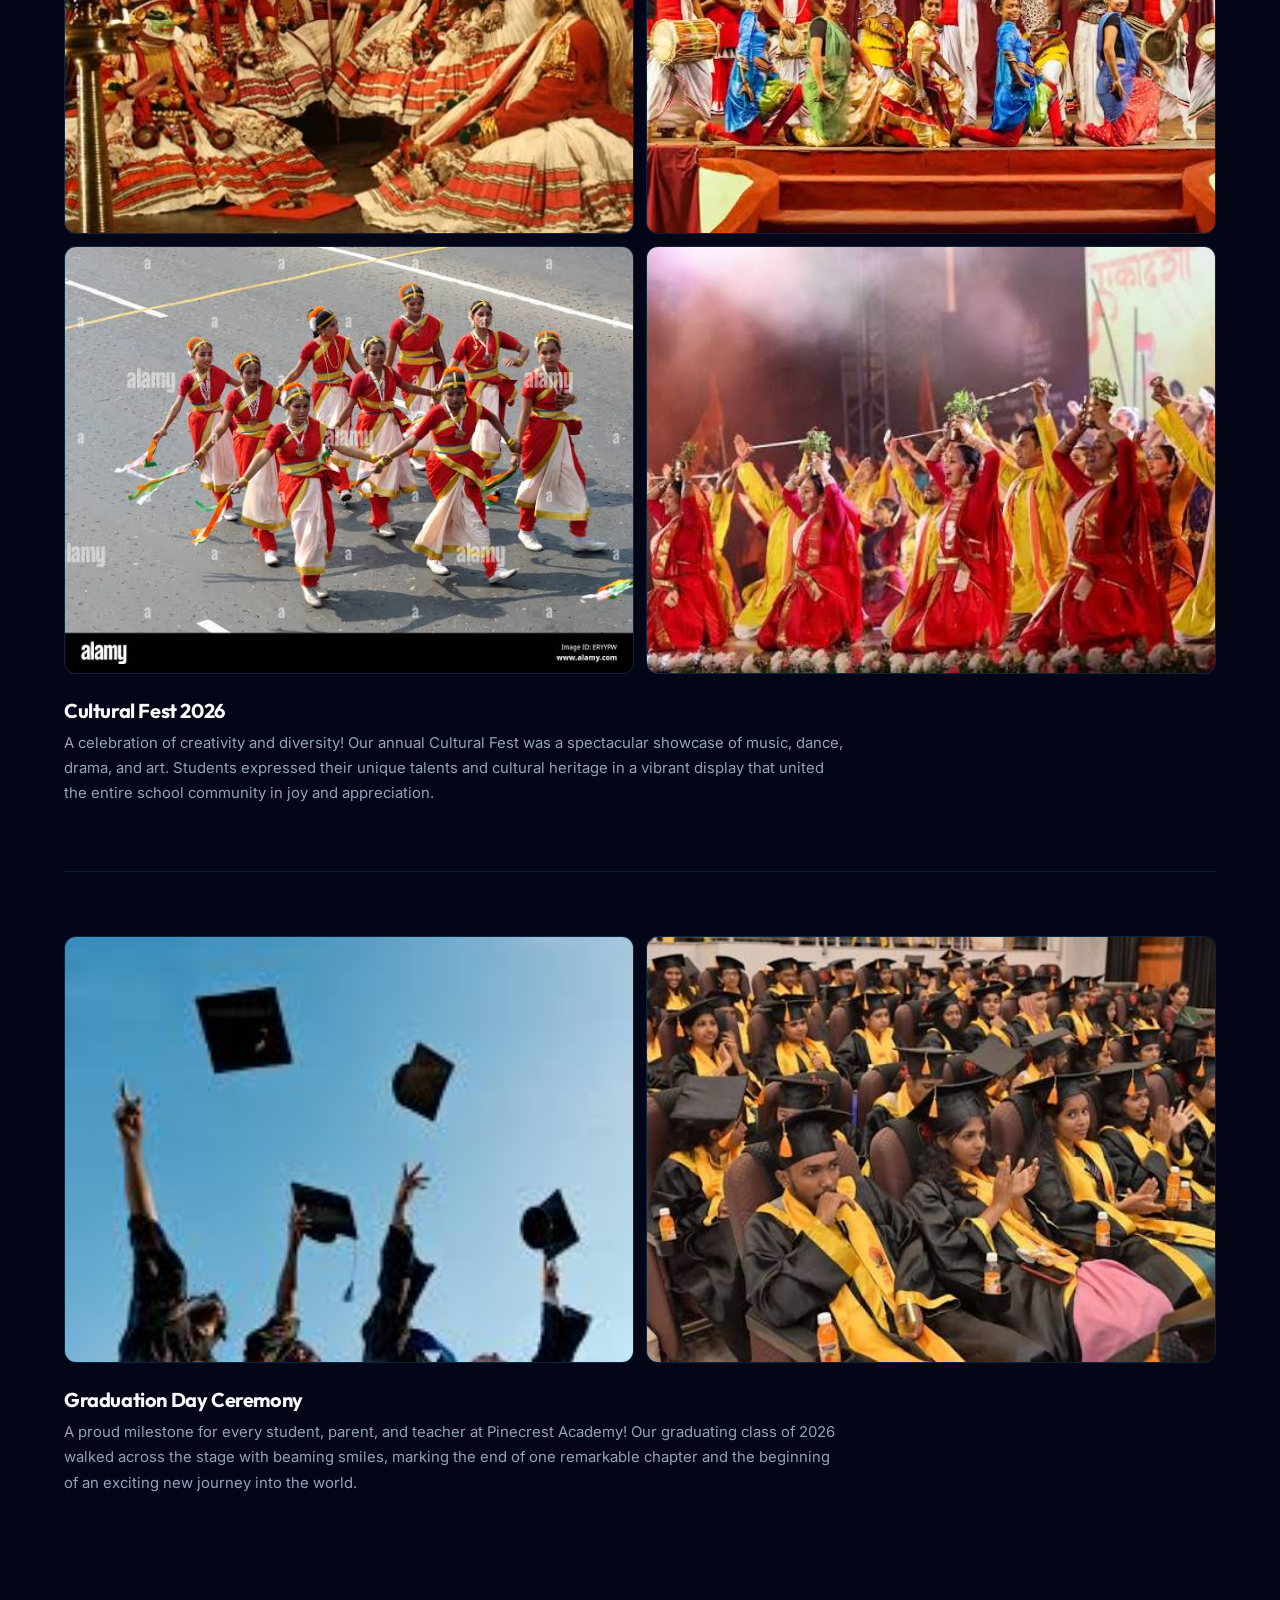
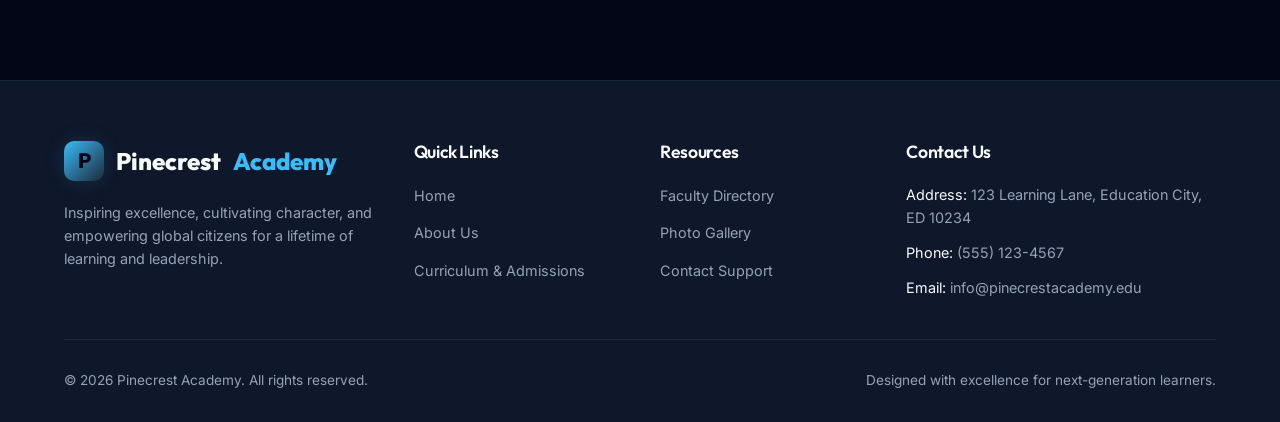
==== commit 0c5b176a: "changed gallery page code" ====
--- a/pcs-website/gallery.html
+++ b/pcs-website/gallery.html
@@ -8,39 +8,65 @@
     <title>Photo Gallery | Pinecrest Academy</title>
     <link rel="stylesheet" href="style.css">
     <style>
-        /* Extra visual styles for dynamic upload interactive feedback */
-        .gallery-upload-zone {
-            margin: 0 auto 40px;
-            max-width: 600px;
-            padding: 24px;
-            background: rgba(15, 23, 42, 0.4);
-            border: 1px dashed var(--accent);
-            border-top: 2px solid var(--accent);
-            border-radius: var(--radius-md);
+        /* ── Page heading ── */
+        .gallery-page-header {
             text-align: center;
-            transition: var(--transition-normal);
-        }
-        .gallery-upload-zone:hover {
-            border-color: var(--accent-hover);
-            background: rgba(15, 23, 42, 0.6);
-        }
-        .upload-input-label {
-            display: inline-block;
+            margin-bottom: 40px;
+        }
+        .gallery-page-header .section-subtitle {
+            text-align: center;
+            margin: 0 auto 0;
+        }
+
+        /* ── Filter Tabs ── */
+        .gallery-filters {
+            display: flex;
+            flex-wrap: wrap;
+            gap: 10px;
+            justify-content: center;
+            margin-bottom: 48px;
+        }
+        .filter-btn {
+            padding: 8px 20px;
+            border-radius: 999px;
+            border: 1px solid var(--border-color);
+            background: transparent;
+            color: var(--text-muted);
+            font-size: 0.88rem;
+            font-weight: 600;
+            cursor: pointer;
+            transition: var(--transition-fast);
+        }
+        .filter-btn:hover {
+            border-color: var(--accent);
+            color: var(--accent);
+        }
+        .filter-btn.active {
             background: var(--accent);
             color: var(--bg-main);
-            padding: 10px 20px;
-            border-radius: var(--radius-sm);
-            cursor: pointer;
-            font-weight: 600;
-            margin-top: 12px;
-            transition: var(--transition-fast);
-        }
-        .upload-input-label:hover {
-            background: var(--accent-hover);
-            transform: translateY(-1px);
-        }
-        .gallery-item {
-            position: relative;
+            border-color: var(--accent);
+        }
+
+        /* ── Event Section ── */
+        .gallery-event {
+            margin-bottom: 64px;
+        }
+        .gallery-event[data-category] {
+            transition: var(--transition-normal);
+        }
+
+        /* Photo grid: 1-4 photos auto-fit */
+        .event-photos {
+            display: grid;
+            gap: 12px;
+            margin-bottom: 20px;
+        }
+        .event-photos.count-1 { grid-template-columns: 1fr; }
+        .event-photos.count-2 { grid-template-columns: repeat(2, 1fr); }
+        .event-photos.count-3 { grid-template-columns: repeat(3, 1fr); }
+        .event-photos.count-4 { grid-template-columns: repeat(2, 1fr); }
+
+        .event-photo {
             border-radius: var(--radius-md);
             overflow: hidden;
             aspect-ratio: 4 / 3;
@@ -48,94 +74,59 @@
             background: rgba(14, 24, 49, 0.5);
             transition: var(--transition-normal);
         }
-        .gallery-item:hover {
-            transform: scale(1.03);
+        .event-photo:hover {
+            transform: scale(1.02);
             border-color: var(--accent);
             box-shadow: var(--shadow-glow);
         }
-        .gallery-item img {
+        .event-photo img {
             width: 100%;
             height: 100%;
             object-fit: cover;
-        }
-        .gallery-item-caption {
-            position: absolute;
-            bottom: 0;
-            left: 0;
-            width: 100%;
-            padding: 16px;
-            background: linear-gradient(to top, rgba(2, 6, 23, 0.9), transparent);
+            display: block;
+        }
+
+        /* count-1: make the single photo wider but not full bleed */
+        .event-photos.count-1 .event-photo {
+            max-height: 420px;
+        }
+
+        .event-info {
+            padding: 4px 0 0;
+        }
+        .event-title {
+            font-size: 1.25rem;
+            font-weight: 700;
             color: var(--text-main);
-            font-size: 0.85rem;
-            font-weight: 500;
-            opacity: 0;
-            transform: translateY(10px);
-            transition: var(--transition-normal);
-        }
-        .gallery-item:hover .gallery-item-caption {
-            opacity: 1;
-            transform: translateY(0);
-        }
-
-        /* Gallery Styles */
-        #gallery-container {
-            display: grid;
-            grid-template-columns: repeat(auto-fill, minmax(280px, 1fr));
-            gap: 20px;
-            margin-top: 24px;
-        }
-
-        .gallery-empty {
-            grid-column: 1 / -1;
-            text-align: center;
-            padding: 80px 40px;
-            border: 2px dashed var(--border-color);
-            border-radius: var(--radius-lg);
-            background: rgba(139, 92, 246, 0.08);
-        }
-
-        .gallery-empty-icon {
-            font-size: 3.5rem;
-            color: rgba(139, 92, 246, 0.4);
-            margin-bottom: 16px;
-        }
-
-        .gallery-empty h3 {
-            font-size: 1.4rem;
             margin-bottom: 8px;
         }
-
-        .gallery-empty p {
+        .event-desc {
             color: var(--text-muted);
-            font-size: 0.95rem;
-            max-width: 500px;
-            margin: 0 auto;
-        }
-
-        .section-subtitle {
-            text-align: center;
-        }
-
-        /* Gradient heading */
-        #gallery-section .section-title {
-            background: linear-gradient(to right, var(--accent), #c084fc);
-            -webkit-background-clip: text;
-            -webkit-text-fill-color: transparent;
-            background-clip: text;
-        }
-
-        /* Pulsing camera icon */
-        .upload-icon {
-            animation: pulse 2s ease-in-out infinite;
-            display: inline-block;
-        }
-        @keyframes pulse {
-            0%, 100% { transform: scale(1); }
-            50%       { transform: scale(1.15); }
-        }
-
-        @media (max-width: 900px) {
-            #gallery-container {
+            font-size: 0.93rem;
+            line-height: 1.7;
+            max-width: 780px;
+        }
+
+        /* Divider between events */
+        .gallery-event + .gallery-event {
+            border-top: 1px solid var(--border-color);
+            padding-top: 64px;
+        }
+
+        /* ── Mobile ── */
+        @media (max-width: 768px) {
+            .event-photos.count-3,
+            .event-photos.count-4 {
+                grid-template-columns: repeat(2, 1fr);
+            }
+            .event-photos.count-2 {
+                grid-template-columns: 1fr;
+            }
+        }
+        @media (max-width: 480px) {
+            .event-photos.count-2,
+            .event-photos.count-3,
+            .event-photos.count-4 {
                 grid-template-columns: 1fr;
             }
         }
@@ -143,7 +134,7 @@
 </head>
 <body>
 
-    <!-- Header & Navigation -->
+    <!-- ── Header & Navigation (unchanged) ── -->
     <header id="site-header">
         <div class="container">
             <a href="index.html" class="logo" id="header-logo">
@@ -169,36 +160,135 @@
         </div>
     </header>
 
-    <!-- Main Content -->
+    <!-- ── Main Content ── -->
     <main>
         <section id="gallery-section">
             <div class="container">
-                <div class="text-center">
+
+                <!-- Page Heading -->
+                <div class="gallery-page-header text-center">
                     <h1 class="section-title">Photo Gallery</h1>
-                </div>
-
-                <!-- Upload section -->
-                <div class="gallery-upload-zone" id="upload-zone">
-                    <div class="upload-icon" style="font-size: 1.5rem; color: var(--accent);">&#128247;</div>
-                    <h3 style="font-size: 1.1rem; margin-top: 8px;">Dynamic Image Uploader Demo</h3>
-                    <p style="color: var(--text-muted); font-size: 0.85rem; margin-top: 4px;">Upload custom images locally to populate the empty gallery container in real-time.</p>
-                    <input type="file" id="gallery-file-input" aria-label="Upload photos to the gallery" accept="image/*" style="display: none;">
-                    <label for="gallery-file-input" class="upload-input-label" id="file-input-btn">Choose Image</label>
-                </div>
-
-                <!-- Main empty grid layout section -->
-                <div id="gallery-container">
-                    <div class="gallery-empty" id="gallery-empty-state">
-                        <div class="gallery-empty-icon">&#128449;</div>
-                        <h3>No Images Found</h3>
-                        <p>The school gallery is currently waiting for fresh moments. Use the uploader tool above to dynamically populate this space, or check back later!</p>
-                    </div>
-                </div>
+                    <p class="section-subtitle">A window into academic life, practical learning sessions, sports, and cultural achievements at Pinecrest Academy.</p>
+                </div>
+
+                <!-- Filter Tabs -->
+                <div class="gallery-filters" id="gallery-filters">
+                    <button class="filter-btn active" data-filter="all">All Photos</button>
+                    <button class="filter-btn" data-filter="events">Seminars &amp; Events</button>
+                    <button class="filter-btn" data-filter="sports">Sports</button>
+                    <button class="filter-btn" data-filter="academics">Academics</button>
+                    <button class="filter-btn" data-filter="achievements">Honors &amp; Achievements</button>
+                </div>
+
+                <!-- ── Event Sections ── -->
+
+                <!-- Event 1 -->
+                <div class="gallery-event" data-category="events">
+                    <div class="event-photos count-2">
+                        <div class="event-photo">
+                            <img src="photos demo/images.jfif" alt="Orientation Day 1">
+                        </div>
+                        <div class="event-photo">
+                            <img src="photos demo/DDR-Orientation-Day-2023-8.jpg" alt="Orientation Day 2">
+                        </div>
+                    </div>
+                    <div class="event-info">
+                        <h3 class="event-title">New Student Orientation 2026</h3>
+                        <p class="event-desc">The journey to excellence begins here! We officially welcomed our newest batch of students at the 2026 Orientation Programme. The day was filled with inspiring words, foundational insights, and a wonderful sense of community as students took their first steps toward becoming future leaders.</p>
+                    </div>
+                </div>
+
+                <!-- Event 2 -->
+                <div class="gallery-event" data-category="achievements">
+                    <div class="event-photos count-1">
+                        <div class="event-photo">
+                            <img src="photos demo/annualday.jfif" alt="Annual Prize Day">
+                        </div>
+                    </div>
+                    <div class="event-info">
+                        <h3 class="event-title">Annual Prize Day &amp; Honors Ceremony</h3>
+                        <p class="event-desc">Celebrating the best of Pinecrest! Outstanding students were honored for their academic excellence, leadership, and co-curricular achievements. The ceremony was a proud moment for students, parents, and faculty alike — a true celebration of dedication and hard work.</p>
+                    </div>
+                </div>
+
+                <!-- Event 3 -->
+                <div class="gallery-event" data-category="sports">
+                    <div class="event-photos count-3">
+                        <div class="event-photo">
+                            <img src="photos demo/athletic1.jfif" alt="Athletics 1">
+                        </div>
+                        <div class="event-photo">
+                            <img src="photos demo/athletic2.jfif" alt="Athletics 2">
+                        </div>
+                        <div class="event-photo">
+                            <img src="photos demo/athletic3.jfif" alt="Athletics 3">
+                        </div>
+                    </div>
+                    <div class="event-info">
+                        <h3 class="event-title">Inter-House Athletics Carnival</h3>
+                        <p class="event-desc">Strength, speed, and sportsmanship! Our annual Inter-House Athletics Carnival brought together students from all four houses for a thrilling day of track and field events. The competitive yet joyful spirit on display was a testament to the robust sports culture at Pinecrest Academy.</p>
+                    </div>
+                </div>
+
+                <!-- Event 4 -->
+                <div class="gallery-event" data-category="academics">
+                    <div class="event-photos count-2">
+                        <div class="event-photo">
+                            <img src="photos demo/Science-IA-Days-NB.webp" alt="Science Lab 1">
+                        </div>
+                        <div class="event-photo">
+                            <img src="photos demo/science day2.jfif" alt="Science Lab 2">
+                        </div>
+                    </div>
+                    <div class="event-info">
+                        <h3 class="event-title">Science Lab Open Day</h3>
+                        <p class="event-desc">Curiosity meets discovery! Students from all grades participated in hands-on experiments during our annual Science Lab Open Day. From chemical reactions to robotics demonstrations, the event showcased the scientific spirit that thrives within the walls of Pinecrest Academy.</p>
+                    </div>
+                </div>
+
+                <!-- Event 5 -->
+                <div class="gallery-event" data-category="events">
+                    <div class="event-photos count-4">
+                        <div class="event-photo">
+                            <img src="photos demo/culture5.jfif" alt="Cultural Fest 1">
+                        </div>
+                        <div class="event-photo">
+                            <img src="photos demo/culture2.jfif" alt="Cultural Fest 2">
+                        </div>
+                        <div class="event-photo">
+                            <img src="photos demo/culture3.jfif" alt="Cultural Fest 3">
+                        </div>
+                        <div class="event-photo">
+                            <img src="photos demo/culture4.jfif" alt="Cultural Fest 4">
+                        </div>
+                    </div>
+                    <div class="event-info">
+                        <h3 class="event-title">Cultural Fest 2026</h3>
+                        <p class="event-desc">A celebration of creativity and diversity! Our annual Cultural Fest was a spectacular showcase of music, dance, drama, and art. Students expressed their unique talents and cultural heritage in a vibrant display that united the entire school community in joy and appreciation.</p>
+                    </div>
+                </div>
+
+                <!-- Event 6 -->
+                <div class="gallery-event" data-category="achievements">
+                    <div class="event-photos count-2">
+                        <div class="event-photo">
+                            <img src="photos demo/gradu1.jfif" alt="Graduation 1">
+                        </div>
+                        <div class="event-photo">
+                            <img src="photos demo/gradua2.jfif" alt="Graduation 2">
+                        </div>
+                    </div>
+                    <div class="event-info">
+                        <h3 class="event-title">Graduation Day Ceremony</h3>
+                        <p class="event-desc">A proud milestone for every student, parent, and teacher at Pinecrest Academy! Our graduating class of 2026 walked across the stage with beaming smiles, marking the end of one remarkable chapter and the beginning of an exciting new journey into the world.</p>
+                    </div>
+                </div>
+
             </div>
         </section>
     </main>
 
-    <!-- Footer -->
+    <!-- ── Footer── -->
     <footer id="site-footer">
         <div class="container">
             <div class="footer-grid">
@@ -241,43 +331,26 @@
         </div>
     </footer>
 
-    <!-- Script to dynamically load local file into gallery-container -->
-    <script id="gallery-logic-script">
+    <!-- Filter Script -->
+    <script>
         document.addEventListener("DOMContentLoaded", () => {
-            const fileInput = document.getElementById("gallery-file-input");
-            const galleryContainer = document.getElementById("gallery-container");
-            const emptyState = document.getElementById("gallery-empty-state");
-
-            fileInput.addEventListener("change", (event) => {
-                const files = event.target.files;
-                if (files.length === 0) return;
-
-                const file = files[0];
-                const reader = new FileReader();
-
-                reader.onload = (e) => {
-                    if (emptyState) {
-                        emptyState.style.display = "none";
-                    }
-
-                    const item = document.createElement("div");
-                    item.className = "gallery-item";
-
-                    const index = file.name.lastIndexOf(".");
-                    const caption = index !== -1
-                        ? file.name.substring(0, index)
-                        : file.name;
-
-                    item.innerHTML = `
-                        <img src="${e.target.result}" alt="${caption}">
-                        <div class="gallery-item-caption">${caption}</div>
-                    `;
-
-                    galleryContainer.appendChild(item);
-                };
-
-                reader.readAsDataURL(file);
-                fileInput.value = "";
+            const filterBtns = document.querySelectorAll(".filter-btn");
+            const events = document.querySelectorAll(".gallery-event");
+
+            filterBtns.forEach(btn => {
+                btn.addEventListener("click", () => {
+                    filterBtns.forEach(b => b.classList.remove("active"));
+                    btn.classList.add("active");
+
+                    const filter = btn.dataset.filter;
+                    events.forEach(event => {
+                        if (filter === "all" || event.dataset.category === filter) {
+                            event.style.display = "";
+                        } else {
+                            event.style.display = "none";
+                        }
+                    });
+                });
             });
         });
     </script>
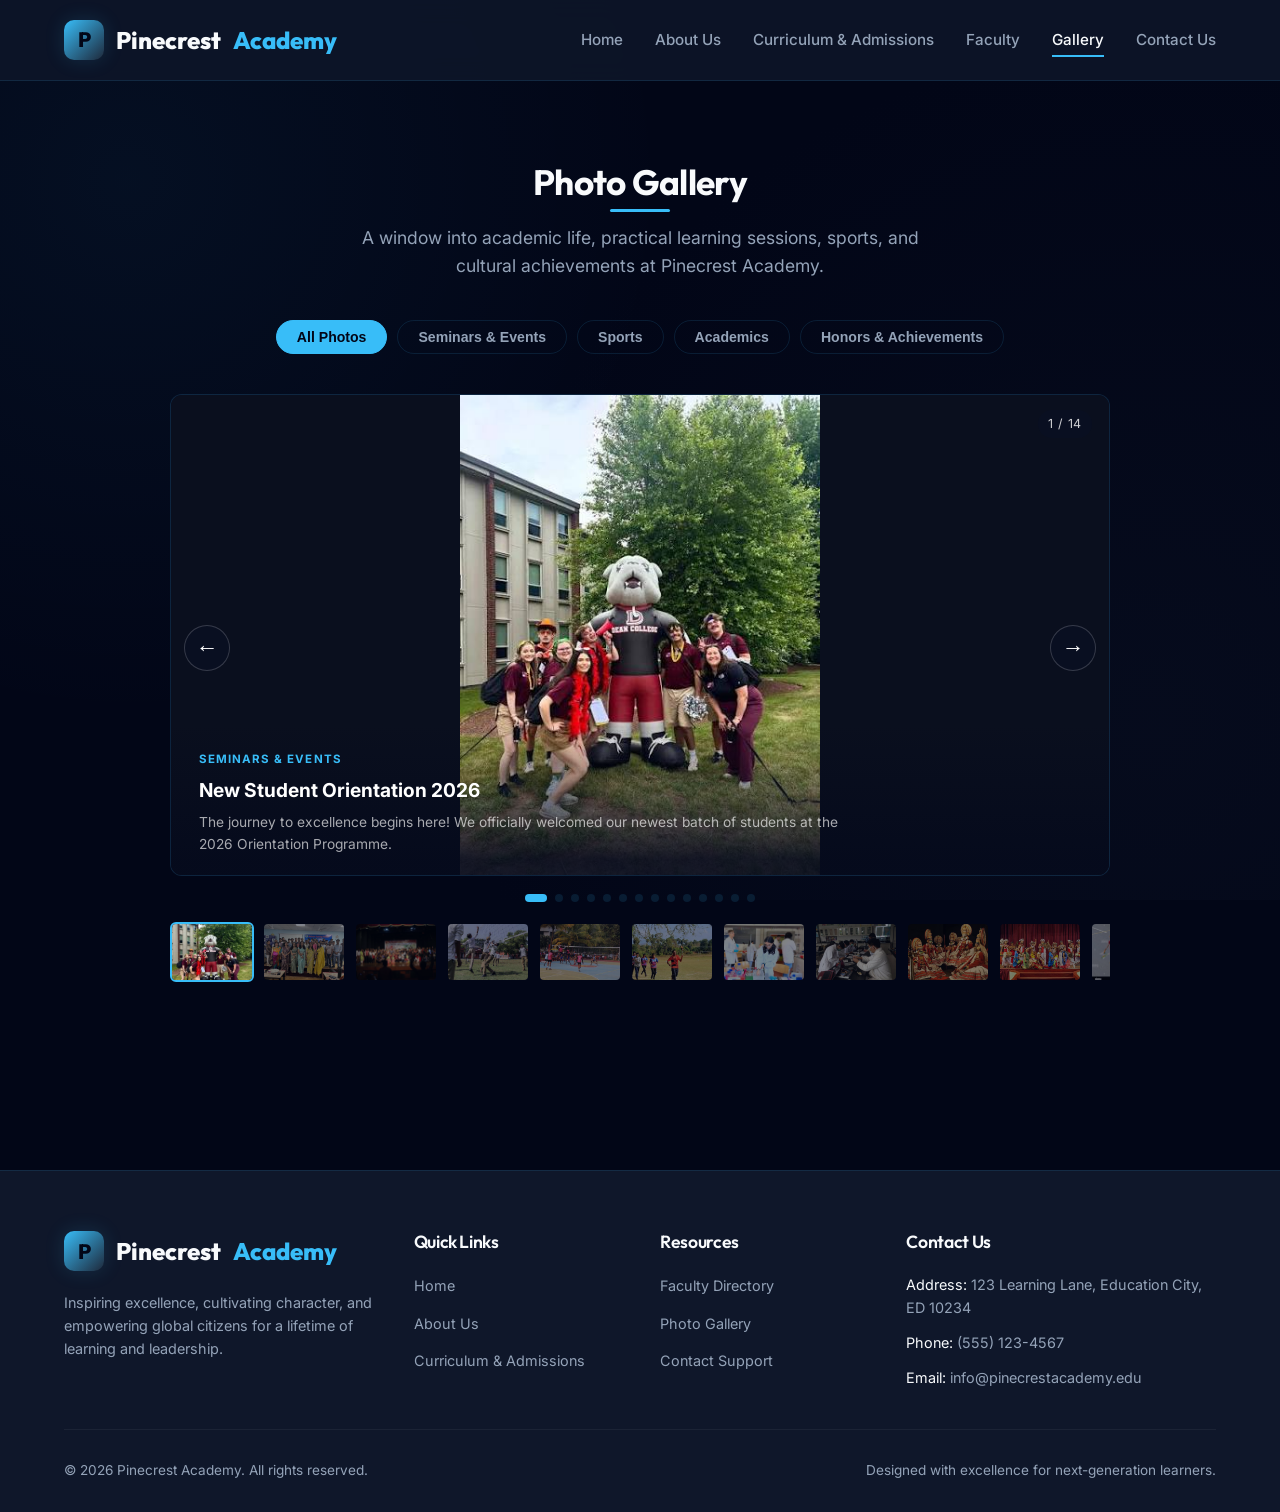
==== commit bcf19799: "updated gallery.html" ====
--- a/pcs-website/gallery.html
+++ b/pcs-website/gallery.html
@@ -8,133 +8,145 @@
     <title>Photo Gallery | Pinecrest Academy</title>
     <link rel="stylesheet" href="style.css">
     <style>
-        /* ── Page heading ── */
-        .gallery-page-header {
-            text-align: center;
-            margin-bottom: 40px;
-        }
-        .gallery-page-header .section-subtitle {
-            text-align: center;
-            margin: 0 auto 0;
-        }
-
-        /* ── Filter Tabs ── */
+        .gallery-page-header { text-align: center; margin-bottom: 40px; }
+        .gallery-page-header .section-subtitle { text-align: center; margin: 0 auto 0; }
+
         .gallery-filters {
-            display: flex;
-            flex-wrap: wrap;
-            gap: 10px;
-            justify-content: center;
-            margin-bottom: 48px;
+            display: flex; flex-wrap: wrap; gap: 10px; justify-content: center; margin-bottom: 40px;
         }
         .filter-btn {
-            padding: 8px 20px;
-            border-radius: 999px;
-            border: 1px solid var(--border-color);
-            background: transparent;
-            color: var(--text-muted);
-            font-size: 0.88rem;
-            font-weight: 600;
-            cursor: pointer;
-            transition: var(--transition-fast);
-        }
-        .filter-btn:hover {
-            border-color: var(--accent);
-            color: var(--accent);
-        }
-        .filter-btn.active {
-            background: var(--accent);
-            color: var(--bg-main);
-            border-color: var(--accent);
-        }
-
-        /* ── Event Section ── */
-        .gallery-event {
-            margin-bottom: 64px;
-        }
-        .gallery-event[data-category] {
-            transition: var(--transition-normal);
-        }
-
-        /* Photo grid: 1-4 photos auto-fit */
-        .event-photos {
-            display: grid;
-            gap: 12px;
-            margin-bottom: 20px;
-        }
-        .event-photos.count-1 { grid-template-columns: 1fr; }
-        .event-photos.count-2 { grid-template-columns: repeat(2, 1fr); }
-        .event-photos.count-3 { grid-template-columns: repeat(3, 1fr); }
-        .event-photos.count-4 { grid-template-columns: repeat(2, 1fr); }
-
-        .event-photo {
-            border-radius: var(--radius-md);
+            padding: 8px 20px; border-radius: 999px; border: 1px solid var(--border-color);
+            background: transparent; color: var(--text-muted); font-size: 0.88rem; font-weight: 600;
+            cursor: pointer; transition: var(--transition-fast);
+        }
+        .filter-btn:hover { border-color: var(--accent); color: var(--accent); }
+        .filter-btn.active { background: var(--accent); color: var(--bg-main); border-color: var(--accent); }
+
+        /* ── Slider ── */
+        .slider {
+            position: relative;
+            max-width: 940px;
+            margin: 0 auto 20px;
+        }
+        .slider-viewport {
             overflow: hidden;
-            aspect-ratio: 4 / 3;
+            border-radius: var(--radius-md, 10px);
             border: 1px solid var(--border-color);
             background: rgba(14, 24, 49, 0.5);
-            transition: var(--transition-normal);
-        }
-        .event-photo:hover {
-            transform: scale(1.02);
-            border-color: var(--accent);
-            box-shadow: var(--shadow-glow);
-        }
-        .event-photo img {
-            width: 100%;
-            height: 100%;
-            object-fit: cover;
+        }
+        .slider-track {
+            display: flex;
+            transition: transform 0.45s cubic-bezier(0.22, 0.61, 0.36, 1);
+        }
+        .slide {
+            flex: 0 0 100%;
+            position: relative;
+            height: 480px;
+            background: #0a0f1e;
+            display: flex;
+            align-items: center;
+            justify-content: center;
+            overflow: hidden;
+        }
+        .slide img {
+            max-width: 100%;
+            max-height: 100%;
+            width: auto;
+            height: auto;
+            object-fit: contain;
             display: block;
         }
-
-        /* count-1: make the single photo wider but not full bleed */
-        .event-photos.count-1 .event-photo {
-            max-height: 420px;
-        }
-
-        .event-info {
-            padding: 4px 0 0;
-        }
-        .event-title {
-            font-size: 1.25rem;
-            font-weight: 700;
-            color: var(--text-main);
-            margin-bottom: 8px;
-        }
-        .event-desc {
-            color: var(--text-muted);
-            font-size: 0.93rem;
-            line-height: 1.7;
-            max-width: 780px;
-        }
-
-        /* Divider between events */
-        .gallery-event + .gallery-event {
-            border-top: 1px solid var(--border-color);
-            padding-top: 64px;
-        }
-
-        /* ── Mobile ── */
-        @media (max-width: 768px) {
-            .event-photos.count-3,
-            .event-photos.count-4 {
-                grid-template-columns: repeat(2, 1fr);
-            }
-            .event-photos.count-2 {
-                grid-template-columns: 1fr;
-            }
-        }
-        @media (max-width: 480px) {
-            .event-photos.count-2,
-            .event-photos.count-3,
-            .event-photos.count-4 {
-                grid-template-columns: 1fr;
-            }
-        }
+        @media (max-width: 700px) {
+            .slide { height: 320px; }
+        }
+        .slide-caption {
+            position: absolute;
+            left: 0; right: 0; bottom: 0;
+            padding: 28px 28px 20px;
+            background: linear-gradient(to top, rgba(5,10,28,0.92) 10%, transparent 100%);
+        }
+        .slide-caption .cap-tag {
+            font-size: 0.72rem; font-weight: 700; text-transform: uppercase;
+            letter-spacing: 0.09em; color: var(--accent); margin-bottom: 6px;
+        }
+        .slide-caption .cap-title {
+            font-size: 1.2rem; font-weight: 700; color: #fff; margin-bottom: 6px;
+        }
+        .slide-caption .cap-desc {
+            font-size: 0.86rem; color: rgba(255,255,255,0.65); line-height: 1.6; max-width: 640px;
+        }
+        @media (max-width: 700px) {
+            .slide-caption { padding: 18px 18px 14px; }
+            .slide-caption .cap-desc { display: none; }
+        }
+
+        /* Arrows */
+        .slide-arrow {
+            position: absolute;
+            top: 50%;
+            transform: translateY(-50%);
+            background: rgba(10, 16, 36, 0.65);
+            border: 1px solid rgba(255,255,255,0.18);
+            color: #fff;
+            font-size: 1.4rem;
+            width: 46px; height: 46px;
+            border-radius: 50%;
+            cursor: pointer;
+            display: flex; align-items: center; justify-content: center;
+            transition: background 0.18s, border-color 0.18s;
+            z-index: 5;
+        }
+        .slide-arrow:hover { background: var(--accent); border-color: var(--accent); }
+        .slide-arrow.prev { left: 14px; }
+        .slide-arrow.next { right: 14px; }
+
+        /* Counter */
+        .slide-counter {
+            position: absolute;
+            top: 16px; right: 18px;
+            font-size: 0.78rem;
+            color: rgba(255,255,255,0.8);
+            background: rgba(10, 16, 36, 0.65);
+            padding: 4px 10px;
+            border-radius: 999px;
+            letter-spacing: 0.04em;
+            z-index: 5;
+        }
+
+        /* Dots */
+        .slide-dots {
+            display: flex; justify-content: center; gap: 8px; margin-top: 18px;
+        }
+        .slide-dot {
+            width: 8px; height: 8px; border-radius: 50%;
+            background: var(--border-color);
+            border: none;
+            cursor: pointer;
+            transition: background 0.18s, width 0.18s;
+            padding: 0;
+        }
+        .slide-dot.active { background: var(--accent); width: 22px; border-radius: 4px; }
+
+        /* Thumbnail rail below main slider */
+        .slide-thumbs {
+            display: flex; gap: 8px; overflow-x: auto; max-width: 940px;
+            margin: 18px auto 64px; padding-bottom: 4px;
+            scrollbar-width: thin; scrollbar-color: var(--accent) transparent;
+        }
+        .slide-thumbs::-webkit-scrollbar { height: 4px; }
+        .slide-thumbs::-webkit-scrollbar-thumb { background: var(--accent); border-radius: 2px; }
+        .slide-thumb {
+            flex-shrink: 0; width: 84px; height: 60px; border-radius: 6px; overflow: hidden;
+            border: 2px solid transparent; cursor: pointer; opacity: 0.5;
+            transition: opacity 0.18s, border-color 0.18s;
+        }
+        .slide-thumb img { width: 100%; height: 100%; object-fit: cover; display: block; }
+        .slide-thumb.active { opacity: 1; border-color: var(--accent); }
+        .slide-thumb:hover { opacity: 0.85; }
     </style>
 </head>
 <body>
 
-    <!-- ── Header & Navigation (unchanged) ── -->
     <header id="site-header">
         <div class="container">
             <a href="index.html" class="logo" id="header-logo">
@@ -143,15 +155,13 @@
             </a>
             <input type="checkbox" id="nav-toggle" class="nav-toggle">
             <label for="nav-toggle" class="nav-toggle-label" id="menu-btn">
-                <span></span>
-                <span></span>
-                <span></span>
+                <span></span><span></span><span></span>
             </label>
             <nav id="main-navigation">
                 <ul class="nav-list">
                     <li><a href="index.html" class="nav-link" id="nav-home">Home</a></li>
                     <li><a href="about.html" class="nav-link" id="nav-about">About Us</a></li>
-                    <li><a href="curriculum-admissions.html" class="nav-link" id="nav-academics">Curriculum & Admissions</a></li>
+                    <li><a href="curriculum-admissions.html" class="nav-link" id="nav-academics">Curriculum &amp; Admissions</a></li>
                     <li><a href="faculty.html" class="nav-link" id="nav-faculty">Faculty</a></li>
                     <li><a href="gallery.html" class="nav-link active" id="nav-gallery">Gallery</a></li>
                     <li><a href="contact.html" class="nav-link" id="nav-contact">Contact Us</a></li>
@@ -160,18 +170,15 @@
         </div>
     </header>
 
-    <!-- ── Main Content ── -->
     <main>
         <section id="gallery-section">
             <div class="container">
 
-                <!-- Page Heading -->
                 <div class="gallery-page-header text-center">
                     <h1 class="section-title">Photo Gallery</h1>
                     <p class="section-subtitle">A window into academic life, practical learning sessions, sports, and cultural achievements at Pinecrest Academy.</p>
                 </div>
 
-                <!-- Filter Tabs -->
                 <div class="gallery-filters" id="gallery-filters">
                     <button class="filter-btn active" data-filter="all">All Photos</button>
                     <button class="filter-btn" data-filter="events">Seminars &amp; Events</button>
@@ -180,115 +187,24 @@
                     <button class="filter-btn" data-filter="achievements">Honors &amp; Achievements</button>
                 </div>
 
-                <!-- ── Event Sections ── -->
-
-                <!-- Event 1 -->
-                <div class="gallery-event" data-category="events">
-                    <div class="event-photos count-2">
-                        <div class="event-photo">
-                            <img src="photos demo/images.jfif" alt="Orientation Day 1">
-                        </div>
-                        <div class="event-photo">
-                            <img src="photos demo/DDR-Orientation-Day-2023-8.jpg" alt="Orientation Day 2">
-                        </div>
+                <!-- Slider -->
+                <div class="slider" id="slider" tabindex="0">
+                    <div class="slider-viewport">
+                        <div class="slider-track" id="slider-track"></div>
+                        <div class="slide-counter" id="slide-counter"></div>
+                        <button class="slide-arrow prev" id="slide-prev" aria-label="Previous photo">&#8592;</button>
+                        <button class="slide-arrow next" id="slide-next" aria-label="Next photo">&#8594;</button>
                     </div>
-                    <div class="event-info">
-                        <h3 class="event-title">New Student Orientation 2026</h3>
-                        <p class="event-desc">The journey to excellence begins here! We officially welcomed our newest batch of students at the 2026 Orientation Programme. The day was filled with inspiring words, foundational insights, and a wonderful sense of community as students took their first steps toward becoming future leaders.</p>
-                    </div>
-                </div>
-
-                <!-- Event 2 -->
-                <div class="gallery-event" data-category="achievements">
-                    <div class="event-photos count-1">
-                        <div class="event-photo">
-                            <img src="photos demo/annualday.jfif" alt="Annual Prize Day">
-                        </div>
-                    </div>
-                    <div class="event-info">
-                        <h3 class="event-title">Annual Prize Day &amp; Honors Ceremony</h3>
-                        <p class="event-desc">Celebrating the best of Pinecrest! Outstanding students were honored for their academic excellence, leadership, and co-curricular achievements. The ceremony was a proud moment for students, parents, and faculty alike — a true celebration of dedication and hard work.</p>
-                    </div>
-                </div>
-
-                <!-- Event 3 -->
-                <div class="gallery-event" data-category="sports">
-                    <div class="event-photos count-3">
-                        <div class="event-photo">
-                            <img src="photos demo/athletic1.jfif" alt="Athletics 1">
-                        </div>
-                        <div class="event-photo">
-                            <img src="photos demo/athletic2.jfif" alt="Athletics 2">
-                        </div>
-                        <div class="event-photo">
-                            <img src="photos demo/athletic3.jfif" alt="Athletics 3">
-                        </div>
-                    </div>
-                    <div class="event-info">
-                        <h3 class="event-title">Inter-House Athletics Carnival</h3>
-                        <p class="event-desc">Strength, speed, and sportsmanship! Our annual Inter-House Athletics Carnival brought together students from all four houses for a thrilling day of track and field events. The competitive yet joyful spirit on display was a testament to the robust sports culture at Pinecrest Academy.</p>
-                    </div>
-                </div>
-
-                <!-- Event 4 -->
-                <div class="gallery-event" data-category="academics">
-                    <div class="event-photos count-2">
-                        <div class="event-photo">
-                            <img src="photos demo/Science-IA-Days-NB.webp" alt="Science Lab 1">
-                        </div>
-                        <div class="event-photo">
-                            <img src="photos demo/science day2.jfif" alt="Science Lab 2">
-                        </div>
-                    </div>
-                    <div class="event-info">
-                        <h3 class="event-title">Science Lab Open Day</h3>
-                        <p class="event-desc">Curiosity meets discovery! Students from all grades participated in hands-on experiments during our annual Science Lab Open Day. From chemical reactions to robotics demonstrations, the event showcased the scientific spirit that thrives within the walls of Pinecrest Academy.</p>
-                    </div>
-                </div>
-
-                <!-- Event 5 -->
-                <div class="gallery-event" data-category="events">
-                    <div class="event-photos count-4">
-                        <div class="event-photo">
-                            <img src="photos demo/culture5.jfif" alt="Cultural Fest 1">
-                        </div>
-                        <div class="event-photo">
-                            <img src="photos demo/culture2.jfif" alt="Cultural Fest 2">
-                        </div>
-                        <div class="event-photo">
-                            <img src="photos demo/culture3.jfif" alt="Cultural Fest 3">
-                        </div>
-                        <div class="event-photo">
-                            <img src="photos demo/culture4.jfif" alt="Cultural Fest 4">
-                        </div>
-                    </div>
-                    <div class="event-info">
-                        <h3 class="event-title">Cultural Fest 2026</h3>
-                        <p class="event-desc">A celebration of creativity and diversity! Our annual Cultural Fest was a spectacular showcase of music, dance, drama, and art. Students expressed their unique talents and cultural heritage in a vibrant display that united the entire school community in joy and appreciation.</p>
-                    </div>
-                </div>
-
-                <!-- Event 6 -->
-                <div class="gallery-event" data-category="achievements">
-                    <div class="event-photos count-2">
-                        <div class="event-photo">
-                            <img src="photos demo/gradu1.jfif" alt="Graduation 1">
-                        </div>
-                        <div class="event-photo">
-                            <img src="photos demo/gradua2.jfif" alt="Graduation 2">
-                        </div>
-                    </div>
-                    <div class="event-info">
-                        <h3 class="event-title">Graduation Day Ceremony</h3>
-                        <p class="event-desc">A proud milestone for every student, parent, and teacher at Pinecrest Academy! Our graduating class of 2026 walked across the stage with beaming smiles, marking the end of one remarkable chapter and the beginning of an exciting new journey into the world.</p>
-                    </div>
-                </div>
+                    <div class="slide-dots" id="slide-dots"></div>
+                </div>
+
+                <!-- Thumbnail rail -->
+                <div class="slide-thumbs" id="slide-thumbs"></div>
 
             </div>
         </section>
     </main>
 
-    <!-- ── Footer── -->
     <footer id="site-footer">
         <div class="container">
             <div class="footer-grid">
@@ -304,7 +220,7 @@
                     <ul class="footer-links">
                         <li><a href="index.html" class="footer-link" id="footer-link-home">Home</a></li>
                         <li><a href="about.html" class="footer-link" id="footer-link-about">About Us</a></li>
-                        <li><a href="curriculum-admissions.html" class="footer-link" id="footer-link-academics">Curriculum & Admissions</a></li>
+                        <li><a href="curriculum-admissions.html" class="footer-link" id="footer-link-academics">Curriculum &amp; Admissions</a></li>
                     </ul>
                 </div>
                 <div>
@@ -331,28 +247,175 @@
         </div>
     </footer>
 
-    <!-- Filter Script -->
     <script>
-        document.addEventListener("DOMContentLoaded", () => {
-            const filterBtns = document.querySelectorAll(".filter-btn");
-            const events = document.querySelectorAll(".gallery-event");
-
-            filterBtns.forEach(btn => {
-                btn.addEventListener("click", () => {
-                    filterBtns.forEach(b => b.classList.remove("active"));
-                    btn.classList.add("active");
-
-                    const filter = btn.dataset.filter;
-                    events.forEach(event => {
-                        if (filter === "all" || event.dataset.category === filter) {
-                            event.style.display = "";
-                        } else {
-                            event.style.display = "none";
-                        }
-                    });
-                });
-            });
+    // ── Photo data ───────────────────────────────────────────────────────────
+    const PHOTOS = [
+        { src: "photos demo/images.jfif", alt: "Orientation Day 1", category: "events",
+          event: "New Student Orientation 2026",
+          desc: "The journey to excellence begins here! We officially welcomed our newest batch of students at the 2026 Orientation Programme." },
+        { src: "photos demo/DDR-Orientation-Day-2023-8.jpg", alt: "Orientation Day 2", category: "events",
+          event: "New Student Orientation 2026",
+          desc: "Filled with inspiring words, foundational insights, and a wonderful sense of community." },
+        { src: "photos demo/annualday.jfif", alt: "Annual Prize Day", category: "achievements",
+          event: "Annual Prize Day & Honors Ceremony",
+          desc: "Celebrating the best of Pinecrest! Outstanding students were honored for academic excellence and leadership." },
+        { src: "photos demo/athletic1.jfif", alt: "Athletics 1", category: "sports",
+          event: "Inter-House Athletics Carnival",
+          desc: "Strength, speed, and sportsmanship! Students from all four houses came together for a thrilling day of track and field." },
+        { src: "photos demo/athletic2.jfif", alt: "Athletics 2", category: "sports",
+          event: "Inter-House Athletics Carnival",
+          desc: "The competitive yet joyful spirit on display was a testament to Pinecrest's robust sports culture." },
+        { src: "photos demo/athletic3.jfif", alt: "Athletics 3", category: "sports",
+          event: "Inter-House Athletics Carnival",
+          desc: "Every house gave their all — proving that at Pinecrest, sport is as important as scholarship." },
+        { src: "photos demo/Science-IA-Days-NB.webp", alt: "Science Lab 1", category: "academics",
+          event: "Science Lab Open Day",
+          desc: "Curiosity meets discovery! Students participated in hands-on experiments during our annual Open Day." },
+        { src: "photos demo/science day2.jfif", alt: "Science Lab 2", category: "academics",
+          event: "Science Lab Open Day",
+          desc: "From chemical reactions to robotics demonstrations, the event showcased Pinecrest's scientific spirit." },
+        { src: "photos demo/culture5.jfif", alt: "Cultural Fest 1", category: "events",
+          event: "Cultural Fest 2026",
+          desc: "A celebration of creativity and diversity! Our annual Cultural Fest showcased music, dance, drama, and art." },
+        { src: "photos demo/culture2.jfif", alt: "Cultural Fest 2", category: "events",
+          event: "Cultural Fest 2026",
+          desc: "Students expressed their unique talents and cultural heritage in a vibrant, unifying display." },
+        { src: "photos demo/culture3.jfif", alt: "Cultural Fest 3", category: "events",
+          event: "Cultural Fest 2026",
+          desc: "Every performance told a story — of tradition, creativity, and the Pinecrest spirit." },
+        { src: "photos demo/culture4.jfif", alt: "Cultural Fest 4", category: "events",
+          event: "Cultural Fest 2026",
+          desc: "The stage came alive with color and energy as students from every grade took their moment in the spotlight." },
+        { src: "photos demo/gradu1.jfif", alt: "Graduation 1", category: "achievements",
+          event: "Graduation Day Ceremony",
+          desc: "A proud milestone for every student, parent, and teacher! Our graduating class of 2026 walked across the stage with beaming smiles." },
+        { src: "photos demo/gradua2.jfif", alt: "Graduation 2", category: "achievements",
+          event: "Graduation Day Ceremony",
+          desc: "Marking the end of one remarkable chapter and the beginning of an exciting new journey into the world." }
+    ];
+
+    const CATEGORY_LABELS = {
+        events: "Seminars & Events",
+        sports: "Sports",
+        academics: "Academics",
+        achievements: "Honors & Achievements"
+    };
+
+    // ── State ────────────────────────────────────────────────────────────────
+    let visiblePhotos = [...PHOTOS];
+    let currentIndex  = 0;
+    let autoplayTimer = null;
+
+    // ── DOM refs ─────────────────────────────────────────────────────────────
+    const track    = document.getElementById("slider-track");
+    const dotsWrap = document.getElementById("slide-dots");
+    const thumbs   = document.getElementById("slide-thumbs");
+    const counter  = document.getElementById("slide-counter");
+    const sliderEl = document.getElementById("slider");
+
+    // ── Build slides ─────────────────────────────────────────────────────────
+    function buildSlider() {
+        track.innerHTML = "";
+        dotsWrap.innerHTML = "";
+        thumbs.innerHTML = "";
+
+        visiblePhotos.forEach((photo, i) => {
+            const slide = document.createElement("div");
+            slide.className = "slide";
+            slide.innerHTML = `
+                <img src="${photo.src}" alt="${photo.alt}" loading="${i === 0 ? "eager" : "lazy"}">
+                <div class="slide-caption">
+                    <div class="cap-tag">${CATEGORY_LABELS[photo.category] ?? photo.category}</div>
+                    <div class="cap-title">${photo.event}</div>
+                    <div class="cap-desc">${photo.desc}</div>
+                </div>
+            `;
+            track.appendChild(slide);
+
+            const dot = document.createElement("button");
+            dot.className = "slide-dot";
+            dot.addEventListener("click", () => goTo(i));
+            dotsWrap.appendChild(dot);
+
+            const thumb = document.createElement("div");
+            thumb.className = "slide-thumb";
+            thumb.innerHTML = `<img src="${photo.src}" alt="${photo.alt}" loading="lazy">`;
+            thumb.addEventListener("click", () => goTo(i));
+            thumbs.appendChild(thumb);
         });
+
+        currentIndex = 0;
+        renderPosition();
+    }
+
+    // ── Move to a slide ──────────────────────────────────────────────────────
+    function goTo(index) {
+        currentIndex = (index + visiblePhotos.length) % visiblePhotos.length;
+        renderPosition();
+        resetAutoplay();
+    }
+    function goNext() { goTo(currentIndex + 1); }
+    function goPrev() { goTo(currentIndex - 1); }
+
+    function renderPosition() {
+        track.style.transform = `translateX(-${currentIndex * 100}%)`;
+        counter.textContent = `${currentIndex + 1} / ${visiblePhotos.length}`;
+
+        document.querySelectorAll(".slide-dot").forEach((d, i) => {
+            d.classList.toggle("active", i === currentIndex);
+        });
+        document.querySelectorAll(".slide-thumb").forEach((t, i) => {
+            t.classList.toggle("active", i === currentIndex);
+        });
+        const activeThumb = thumbs.children[currentIndex];
+        if (activeThumb) {
+            activeThumb.scrollIntoView({ behavior: "smooth", block: "nearest", inline: "center" });
+        }
+    }
+
+    // ── Autoplay ─────────────────────────────────────────────────────────────
+    function startAutoplay() {
+        autoplayTimer = setInterval(goNext, 5000);
+    }
+    function resetAutoplay() {
+        clearInterval(autoplayTimer);
+        startAutoplay();
+    }
+    sliderEl.addEventListener("mouseenter", () => clearInterval(autoplayTimer));
+    sliderEl.addEventListener("mouseleave", startAutoplay);
+
+    // ── Arrows ───────────────────────────────────────────────────────────────
+    document.getElementById("slide-next").addEventListener("click", () => { goNext(); resetAutoplay(); });
+    document.getElementById("slide-prev").addEventListener("click", () => { goPrev(); resetAutoplay(); });
+
+    // ── Keyboard ─────────────────────────────────────────────────────────────
+    sliderEl.addEventListener("keydown", e => {
+        if (e.key === "ArrowRight") goNext();
+        if (e.key === "ArrowLeft") goPrev();
+    });
+
+    // ── Touch swipe ──────────────────────────────────────────────────────────
+    let touchStartX = 0;
+    track.addEventListener("touchstart", e => { touchStartX = e.changedTouches[0].clientX; }, { passive: true });
+    track.addEventListener("touchend", e => {
+        const diff = touchStartX - e.changedTouches[0].clientX;
+        if (Math.abs(diff) > 50) { diff > 0 ? goNext() : goPrev(); resetAutoplay(); }
+    });
+
+    // ── Filters ──────────────────────────────────────────────────────────────
+    document.querySelectorAll(".filter-btn").forEach(btn => {
+        btn.addEventListener("click", () => {
+            document.querySelectorAll(".filter-btn").forEach(b => b.classList.remove("active"));
+            btn.classList.add("active");
+            const filter = btn.dataset.filter;
+            visiblePhotos = filter === "all" ? [...PHOTOS] : PHOTOS.filter(p => p.category === filter);
+            buildSlider();
+        });
+    });
+
+    // ── Init ─────────────────────────────────────────────────────────────────
+    buildSlider();
+    startAutoplay();
     </script>
 </body>
 </html>
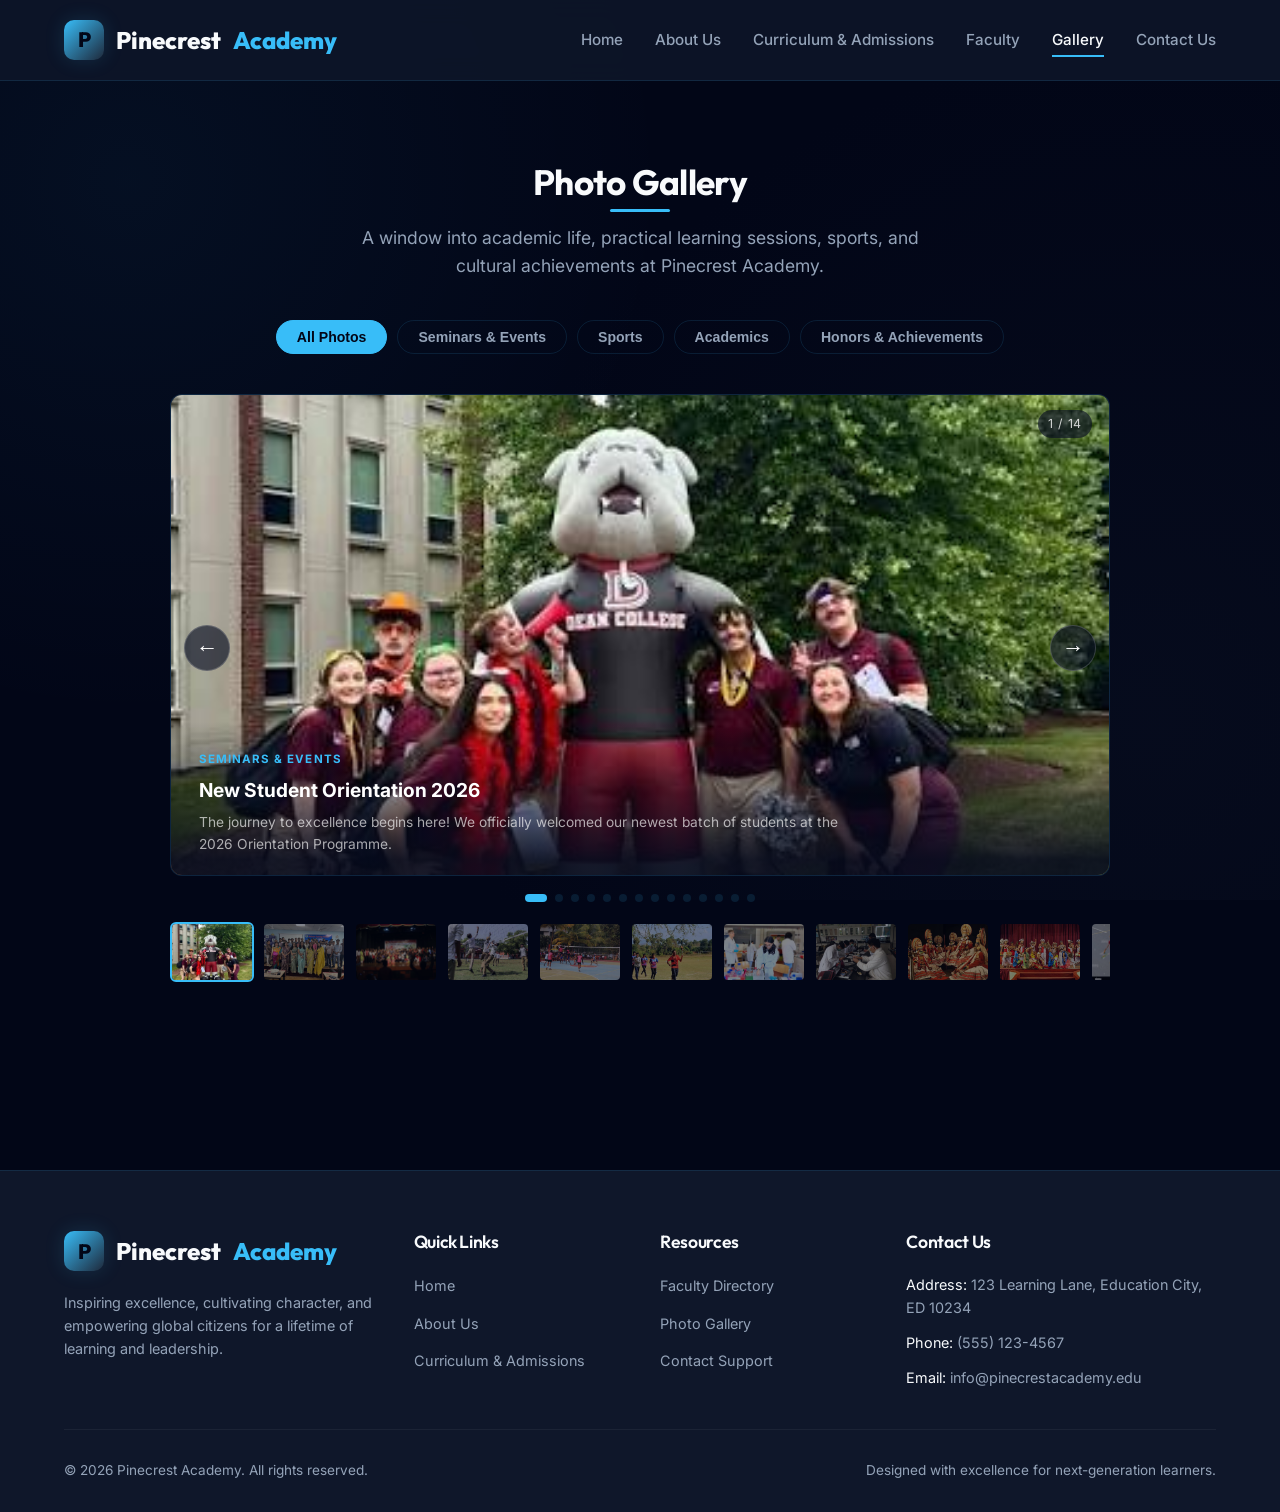
==== commit 7e94592d: "update gallery" ====
--- a/pcs-website/gallery.html
+++ b/pcs-website/gallery.html
@@ -49,11 +49,12 @@
             overflow: hidden;
         }
         .slide img {
-            max-width: 100%;
-            max-height: 100%;
-            width: auto;
-            height: auto;
-            object-fit: contain;
+            position: absolute;
+            inset: 0;
+            width: 100%;
+            height: 100%;
+            object-fit: cover;
+            object-position: center;
             display: block;
         }
         @media (max-width: 700px) {
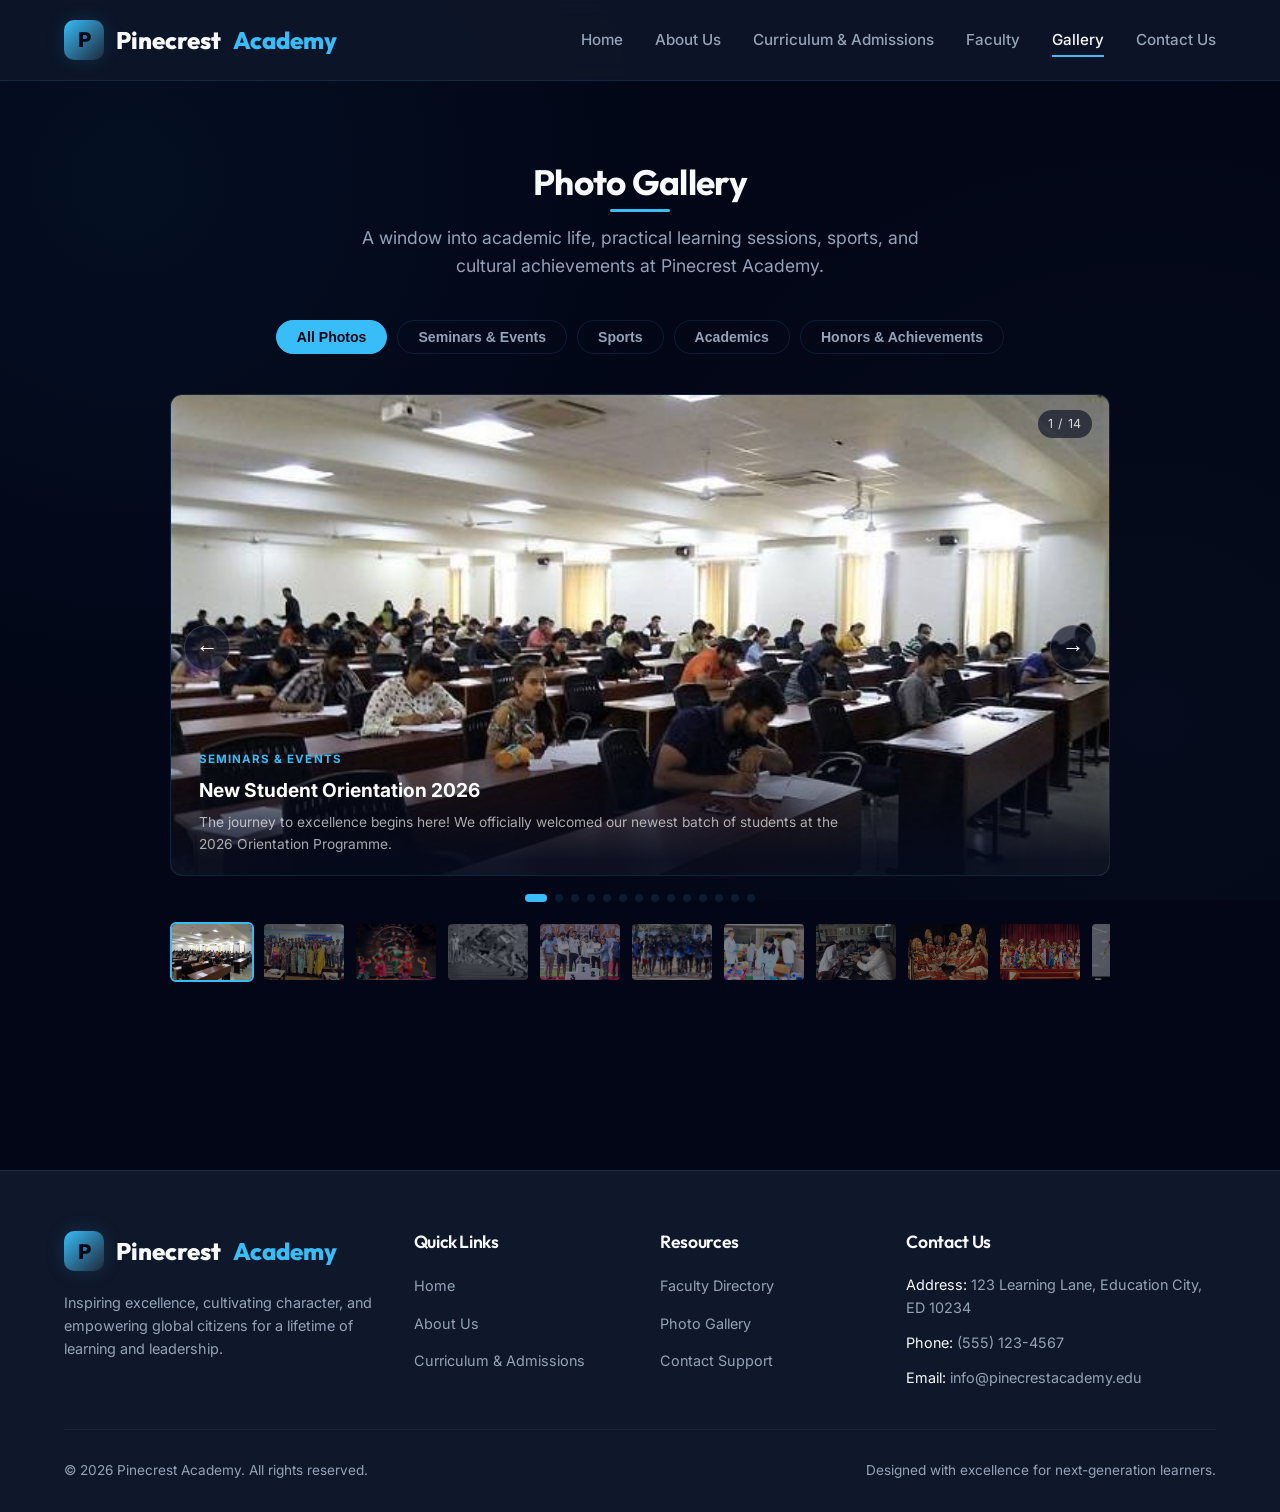
==== commit 7fe3b720: "update gallery again" ====
--- a/pcs-website/gallery.html
+++ b/pcs-website/gallery.html
@@ -251,22 +251,22 @@
     <script>
     // ── Photo data ───────────────────────────────────────────────────────────
     const PHOTOS = [
-        { src: "photos demo/images.jfif", alt: "Orientation Day 1", category: "events",
+        { src: "photos demo/orient1.jpeg", alt: "Orientation Day 1", category: "events",
           event: "New Student Orientation 2026",
           desc: "The journey to excellence begins here! We officially welcomed our newest batch of students at the 2026 Orientation Programme." },
         { src: "photos demo/DDR-Orientation-Day-2023-8.jpg", alt: "Orientation Day 2", category: "events",
           event: "New Student Orientation 2026",
           desc: "Filled with inspiring words, foundational insights, and a wonderful sense of community." },
-        { src: "photos demo/annualday.jfif", alt: "Annual Prize Day", category: "achievements",
+        { src: "photos demo/newannual.jfif", alt: "Annual Prize Day", category: "achievements",
           event: "Annual Prize Day & Honors Ceremony",
           desc: "Celebrating the best of Pinecrest! Outstanding students were honored for academic excellence and leadership." },
-        { src: "photos demo/athletic1.jfif", alt: "Athletics 1", category: "sports",
+        { src: "photos demo/athlenew.jfif", alt: "Athletics 1", category: "sports",
           event: "Inter-House Athletics Carnival",
           desc: "Strength, speed, and sportsmanship! Students from all four houses came together for a thrilling day of track and field." },
-        { src: "photos demo/athletic2.jfif", alt: "Athletics 2", category: "sports",
+        { src: "photos demo/prixe.jfif", alt: "Athletics 2", category: "sports",
           event: "Inter-House Athletics Carnival",
           desc: "The competitive yet joyful spirit on display was a testament to Pinecrest's robust sports culture." },
-        { src: "photos demo/athletic3.jfif", alt: "Athletics 3", category: "sports",
+        { src: "photos demo/run.jfif", alt: "Athletics 3", category: "sports",
           event: "Inter-House Athletics Carnival",
           desc: "Every house gave their all — proving that at Pinecrest, sport is as important as scholarship." },
         { src: "photos demo/Science-IA-Days-NB.webp", alt: "Science Lab 1", category: "academics",
@@ -287,7 +287,7 @@
         { src: "photos demo/culture4.jfif", alt: "Cultural Fest 4", category: "events",
           event: "Cultural Fest 2026",
           desc: "The stage came alive with color and energy as students from every grade took their moment in the spotlight." },
-        { src: "photos demo/gradu1.jfif", alt: "Graduation 1", category: "achievements",
+        { src: "photos demo/finalgradu.jfif", alt: "Graduation 1", category: "achievements",
           event: "Graduation Day Ceremony",
           desc: "A proud milestone for every student, parent, and teacher! Our graduating class of 2026 walked across the stage with beaming smiles." },
         { src: "photos demo/gradua2.jfif", alt: "Graduation 2", category: "achievements",
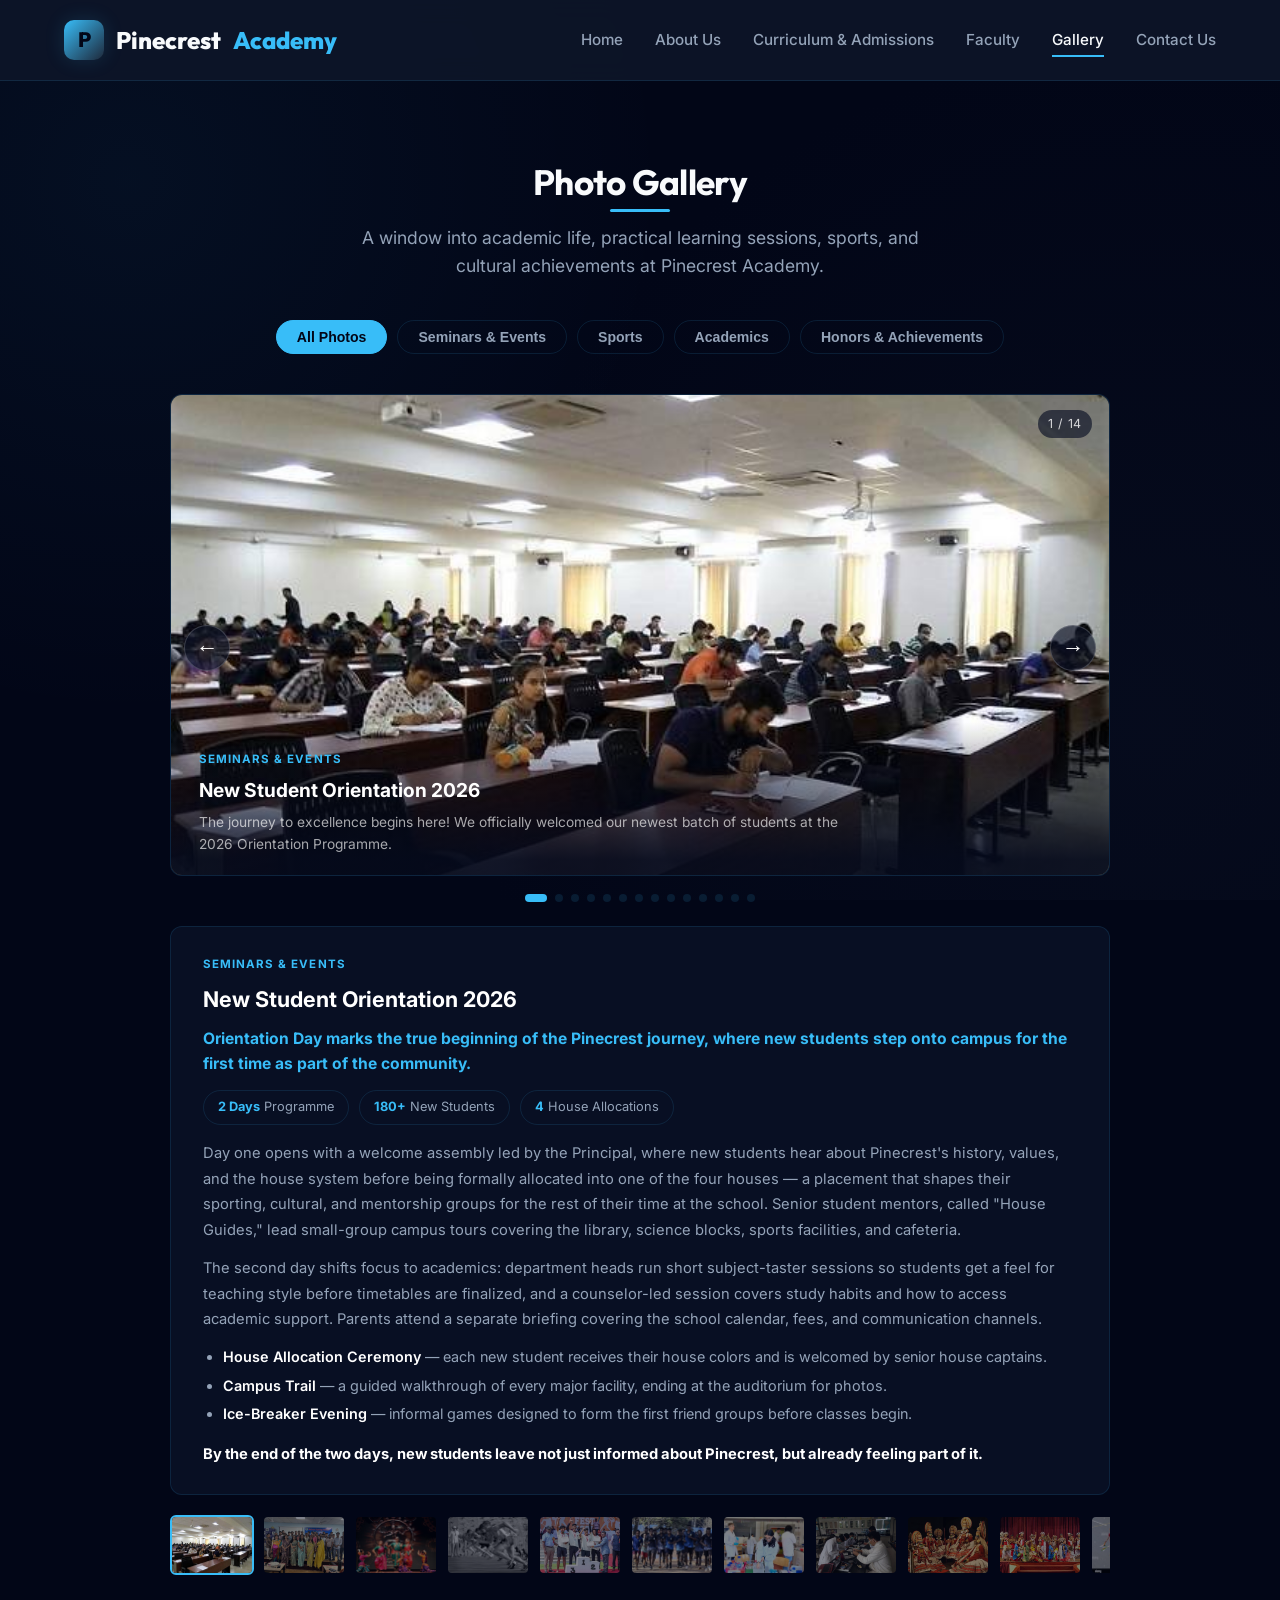
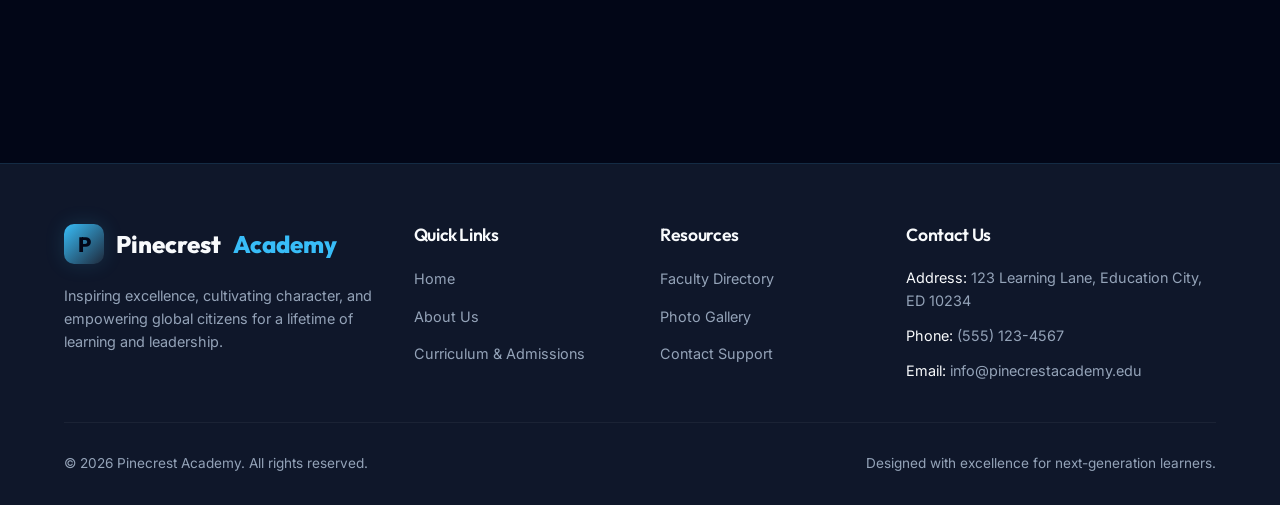
==== commit e49030b3: "updated gallery code" ====
--- a/pcs-website/gallery.html
+++ b/pcs-website/gallery.html
@@ -128,10 +128,52 @@
         }
         .slide-dot.active { background: var(--accent); width: 22px; border-radius: 4px; }
 
+        /* ── Detail panel: full write-up that changes with the active photo ── */
+        .slide-details {
+            max-width: 940px;
+            margin: 24px auto 0;
+            padding: 28px 32px;
+            background: rgba(14, 24, 49, 0.5);
+            border: 1px solid var(--border-color);
+            border-radius: var(--radius-md, 10px);
+        }
+        .slide-details .det-tag {
+            font-size: 0.72rem; font-weight: 700; text-transform: uppercase;
+            letter-spacing: 0.09em; color: var(--accent); margin-bottom: 8px;
+        }
+        .slide-details .det-title {
+            font-size: 1.35rem; font-weight: 700; color: #fff; margin-bottom: 10px;
+        }
+        .slide-details .det-lead {
+            font-size: 0.98rem; font-weight: 700; color: var(--accent);
+            line-height: 1.6; margin-bottom: 14px;
+        }
+        .slide-details .det-stats {
+            display: flex; flex-wrap: wrap; gap: 10px; margin-bottom: 16px;
+        }
+        .slide-details .det-stat {
+            padding: 6px 14px; border: 1px solid var(--border-color); border-radius: 999px;
+            font-size: 0.8rem; color: var(--text-muted);
+        }
+        .slide-details .det-stat strong { color: var(--accent); font-weight: 700; }
+        .slide-details .det-body {
+            font-size: 0.92rem; color: var(--text-muted); line-height: 1.75; margin-bottom: 12px;
+        }
+        .slide-details .det-highlights {
+            margin: 4px 0 16px; padding-left: 20px;
+        }
+        .slide-details .det-highlights li {
+            font-size: 0.9rem; color: var(--text-muted); line-height: 1.7; margin-bottom: 4px;
+        }
+        .slide-details .det-highlights li strong { color: #fff; font-weight: 600; }
+        .slide-details .det-close {
+            font-size: 0.92rem; font-weight: 700; color: #fff; line-height: 1.6;
+        }
+
         /* Thumbnail rail below main slider */
         .slide-thumbs {
             display: flex; gap: 8px; overflow-x: auto; max-width: 940px;
-            margin: 18px auto 64px; padding-bottom: 4px;
+            margin: 20px auto 64px; padding-bottom: 4px;
             scrollbar-width: thin; scrollbar-color: var(--accent) transparent;
         }
         .slide-thumbs::-webkit-scrollbar { height: 4px; }
@@ -198,6 +240,9 @@
                     </div>
                     <div class="slide-dots" id="slide-dots"></div>
                 </div>
+
+                <!-- Detail panel: changes every time the active photo changes -->
+                <div class="slide-details" id="slide-details"></div>
 
                 <!-- Thumbnail rail -->
                 <div class="slide-thumbs" id="slide-thumbs"></div>
@@ -302,17 +347,131 @@
         achievements: "Honors & Achievements"
     };
 
+    // ── Detailed write-up per event, keyed by event name ────────────────────
+    // Looked up by the CURRENT slide's photo.event, so the panel below the
+    // slider changes every time the active photo changes.
+    const EVENT_DETAILS = {
+        "New Student Orientation 2026": {
+            lead: "Orientation Day marks the true beginning of the Pinecrest journey, where new students step onto campus for the first time as part of the community.",
+            stats: [
+                { value: "2 Days", label: "Programme" },
+                { value: "180+", label: "New Students" },
+                { value: "4", label: "House Allocations" }
+            ],
+            body: [
+                "Day one opens with a welcome assembly led by the Principal, where new students hear about Pinecrest's history, values, and the house system before being formally allocated into one of the four houses — a placement that shapes their sporting, cultural, and mentorship groups for the rest of their time at the school. Senior student mentors, called \"House Guides,\" lead small-group campus tours covering the library, science blocks, sports facilities, and cafeteria.",
+                "The second day shifts focus to academics: department heads run short subject-taster sessions so students get a feel for teaching style before timetables are finalized, and a counselor-led session covers study habits and how to access academic support. Parents attend a separate briefing covering the school calendar, fees, and communication channels."
+            ],
+            highlights: [
+                { title: "House Allocation Ceremony", text: "each new student receives their house colors and is welcomed by senior house captains." },
+                { title: "Campus Trail", text: "a guided walkthrough of every major facility, ending at the auditorium for photos." },
+                { title: "Ice-Breaker Evening", text: "informal games designed to form the first friend groups before classes begin." }
+            ],
+            close: "By the end of the two days, new students leave not just informed about Pinecrest, but already feeling part of it."
+        },
+        "Annual Prize Day & Honors Ceremony": {
+            lead: "Prize Day is Pinecrest's formal recognition of the year's academic toppers, sports champions, and standout contributors to campus life.",
+            stats: [
+                { value: "60+", label: "Awards Presented" },
+                { value: "12", label: "Subject Categories" },
+                { value: "1", label: "Alumni Keynote" }
+            ],
+            body: [
+                "The ceremony opens with subject-wise academic awards — a topper is recognized in each core subject per grade, decided on exam performance combined with sustained classwork quality. This is followed by all-round achievement awards, weighing academics alongside sport, clubs, and community service.",
+                "The final segment is reserved for special recognitions: the Principal's Medal for the graduating student who best embodies the school's values, the Sportsmanship Award voted on by PE staff and house captains, and the Community Service Honor. An invited alumnus delivers the keynote, usually reflecting on how a Pinecrest experience shaped their career."
+            ],
+            highlights: [
+                { title: "Subject Excellence Medals", text: "one topper recognized per subject, per grade." },
+                { title: "Principal's Medal", text: "the ceremony's highest individual honor, awarded to one graduating student." },
+                { title: "Alumni Keynote", text: "a former student returns to speak on their path since Pinecrest." }
+            ],
+            close: "The ceremony exists to make a full year of effort visible in one afternoon — not just the score on a transcript, but the consistency behind it."
+        },
+        "Inter-House Athletics Carnival": {
+            lead: "The Athletics Carnival turns Pinecrest's four houses into competing teams for a full day of track and field events.",
+            stats: [
+                { value: "4", label: "Houses Competing" },
+                { value: "18", label: "Events" },
+                { value: "1", label: "Championship Trophy" }
+            ],
+            body: [
+                "The morning session is devoted to track events — sprints, relays, and hurdles for senior grades, with age-appropriate modified distances for junior students. Field events run in parallel: long jump, shot put, and high jump pits are staffed by PE faculty acting as certified event judges, with results logged live to a scoreboard.",
+                "The afternoon is reserved for house-spirit events that count toward the overall House Championship rather than individual medals — tug-of-war, the sack race, and the always-competitive staff-vs-student exhibition relay. House captains coordinate training in the weeks before the carnival and are responsible for team selection."
+            ],
+            highlights: [
+                { title: "Track Programme", text: "sprints, relays, and hurdles across all grades." },
+                { title: "Field Events", text: "long jump, shot put, and high jump, judged by PE faculty." },
+                { title: "House Championship", text: "cumulative points across the day decide the winning house." }
+            ],
+            close: "More than the medals, the carnival is where students learn what it means to train for something as a team."
+        },
+        "Science Lab Open Day": {
+            lead: "Open Day pulls the curtain back on Pinecrest's Physics, Chemistry, and Biology labs, letting students run experiments rather than just read about them.",
+            stats: [
+                { value: "5", label: "Lab Stations" },
+                { value: "300+", label: "Student Visits" },
+                { value: "1", label: "Robotics Corner" }
+            ],
+            body: [
+                "Each department runs its own station. The Chemistry lab focuses on visible-reaction demonstrations run under close faculty supervision with full safety briefings. The Physics station covers basic circuit assembly and simple mechanics demos. The Biology lab sets up microscope stations with prepared specimens, guided by senior students trained as peer demonstrators.",
+                "A fifth station — the Computer Science and Robotics corner — has become one of the most visited parts of Open Day, where senior students demonstrate simple programmed builds and let younger visitors try basic coding on a supervised laptop bank. Stations are timed to align with what each grade is currently covering in class."
+            ],
+            highlights: [
+                { title: "Chemistry Station", text: "supervised reaction demonstrations with safety briefings." },
+                { title: "Biology Station", text: "microscope work on prepared specimens, peer-led by senior students." },
+                { title: "Robotics Corner", text: "programmed builds and beginner coding, the newest addition." }
+            ],
+            close: "Students remember what they build far longer than what they're told, and Open Day is built entirely around giving them something to build."
+        },
+        "Cultural Fest 2026": {
+            lead: "Cultural Fest is Pinecrest's biggest showcase of student talent, spanning music, dance, drama, and visual art across a multi-day programme.",
+            stats: [
+                { value: "3 Days", label: "Programme" },
+                { value: "25+", label: "Performances" },
+                { value: "1", label: "Art Exhibition" }
+            ],
+            body: [
+                "Day one belongs to dance — a classical segment rooted in regional tradition, followed by a contemporary showcase choreographed entirely by student committees. Day two is the music evening, a battle-of-the-bands format judged by a panel that includes faculty and, most years, a guest musician.",
+                "The final day centers on drama and visual art. The one-act play competition sees each grade stage a short piece, written and directed by students. Running in parallel, the art exhibition in the main hall displays student work across painting, sculpture, and photography, open to the public."
+            ],
+            highlights: [
+                { title: "Battle of the Bands", text: "competitive student music evening judged by a guest panel." },
+                { title: "One-Act Play Competition", text: "grade-level drama, written and directed by students." },
+                { title: "Art Exhibition", text: "painting, sculpture, and photography, open to the public." }
+            ],
+            close: "Cultural Fest gives students who may not shine in the classroom a stage where they clearly do."
+        },
+        "Graduation Day Ceremony": {
+            lead: "Graduation Day formally closes each outgoing batch's time at Pinecrest with a ceremony built around tradition and reflection.",
+            stats: [
+                { value: "120+", label: "Graduating Students" },
+                { value: "3", label: "Valedictory Speeches" },
+                { value: "1", label: "Faculty Address" }
+            ],
+            body: [
+                "The ceremony opens with the graduating class processing onto the main stage in academic gowns, called forward house by house to receive their certificates individually from the Principal, so each student's walk across the stage is its own moment. Photography is arranged immediately after each house group.",
+                "Three students are selected by faculty vote to deliver valedictory speeches. A faculty address follows, typically delivered by the homeroom teacher who followed the batch the longest. The ceremony closes with the traditional cap toss on the auditorium lawn, followed by an informal reception."
+            ],
+            highlights: [
+                { title: "House-wise Certificate Presentation", text: "each student called individually by the Principal." },
+                { title: "Valedictory Speeches", text: "three student speakers selected by faculty vote." },
+                { title: "Cap Toss & Reception", text: "the ceremony's informal close on the auditorium lawn." }
+            ],
+            close: "It's less an ending than a handover — the moment students formally become part of Pinecrest's alumni community."
+        }
+    };
+
     // ── State ────────────────────────────────────────────────────────────────
     let visiblePhotos = [...PHOTOS];
     let currentIndex  = 0;
-    let autoplayTimer = null;
 
     // ── DOM refs ─────────────────────────────────────────────────────────────
-    const track    = document.getElementById("slider-track");
-    const dotsWrap = document.getElementById("slide-dots");
-    const thumbs   = document.getElementById("slide-thumbs");
-    const counter  = document.getElementById("slide-counter");
-    const sliderEl = document.getElementById("slider");
+    const track         = document.getElementById("slider-track");
+    const dotsWrap       = document.getElementById("slide-dots");
+    const thumbs         = document.getElementById("slide-thumbs");
+    const counter        = document.getElementById("slide-counter");
+    const sliderEl        = document.getElementById("slider");
+    const detailsPanel   = document.getElementById("slide-details");
 
     // ── Build slides ─────────────────────────────────────────────────────────
     function buildSlider() {
@@ -353,10 +512,40 @@
     function goTo(index) {
         currentIndex = (index + visiblePhotos.length) % visiblePhotos.length;
         renderPosition();
-        resetAutoplay();
     }
     function goNext() { goTo(currentIndex + 1); }
     function goPrev() { goTo(currentIndex - 1); }
+
+    // ── Render the full detail card for the current photo's event ──────────
+    function renderDetailsPanel(photo) {
+        const details = EVENT_DETAILS[photo.event];
+        if (!details) {
+            detailsPanel.innerHTML = "";
+            return;
+        }
+
+        const statsHtml = details.stats
+            .map(s => `<span class="det-stat"><strong>${s.value}</strong> ${s.label}</span>`)
+            .join("");
+
+        const bodyHtml = details.body
+            .map(p => `<p class="det-body">${p}</p>`)
+            .join("");
+
+        const highlightsHtml = details.highlights
+            .map(h => `<li><strong>${h.title}</strong> — ${h.text}</li>`)
+            .join("");
+
+        detailsPanel.innerHTML = `
+            <div class="det-tag">${CATEGORY_LABELS[photo.category] ?? photo.category}</div>
+            <div class="det-title">${photo.event}</div>
+            <p class="det-lead">${details.lead}</p>
+            <div class="det-stats">${statsHtml}</div>
+            ${bodyHtml}
+            <ul class="det-highlights">${highlightsHtml}</ul>
+            <p class="det-close">${details.close}</p>
+        `;
+    }
 
     function renderPosition() {
         track.style.transform = `translateX(-${currentIndex * 100}%)`;
@@ -372,22 +561,15 @@
         if (activeThumb) {
             activeThumb.scrollIntoView({ behavior: "smooth", block: "nearest", inline: "center" });
         }
+
+        // Full detail card updates every time the active photo changes
+        const photo = visiblePhotos[currentIndex];
+        if (photo) renderDetailsPanel(photo);
     }
 
-    // ── Autoplay ─────────────────────────────────────────────────────────────
-    function startAutoplay() {
-        autoplayTimer = setInterval(goNext, 5000);
-    }
-    function resetAutoplay() {
-        clearInterval(autoplayTimer);
-        startAutoplay();
-    }
-    sliderEl.addEventListener("mouseenter", () => clearInterval(autoplayTimer));
-    sliderEl.addEventListener("mouseleave", startAutoplay);
-
     // ── Arrows ───────────────────────────────────────────────────────────────
-    document.getElementById("slide-next").addEventListener("click", () => { goNext(); resetAutoplay(); });
-    document.getElementById("slide-prev").addEventListener("click", () => { goPrev(); resetAutoplay(); });
+    document.getElementById("slide-next").addEventListener("click", goNext);
+    document.getElementById("slide-prev").addEventListener("click", goPrev);
 
     // ── Keyboard ─────────────────────────────────────────────────────────────
     sliderEl.addEventListener("keydown", e => {
@@ -400,7 +582,7 @@
     track.addEventListener("touchstart", e => { touchStartX = e.changedTouches[0].clientX; }, { passive: true });
     track.addEventListener("touchend", e => {
         const diff = touchStartX - e.changedTouches[0].clientX;
-        if (Math.abs(diff) > 50) { diff > 0 ? goNext() : goPrev(); resetAutoplay(); }
+        if (Math.abs(diff) > 50) { diff > 0 ? goNext() : goPrev(); }
     });
 
     // ── Filters ──────────────────────────────────────────────────────────────
@@ -416,7 +598,6 @@
 
     // ── Init ─────────────────────────────────────────────────────────────────
     buildSlider();
-    startAutoplay();
     </script>
 </body>
 </html>
